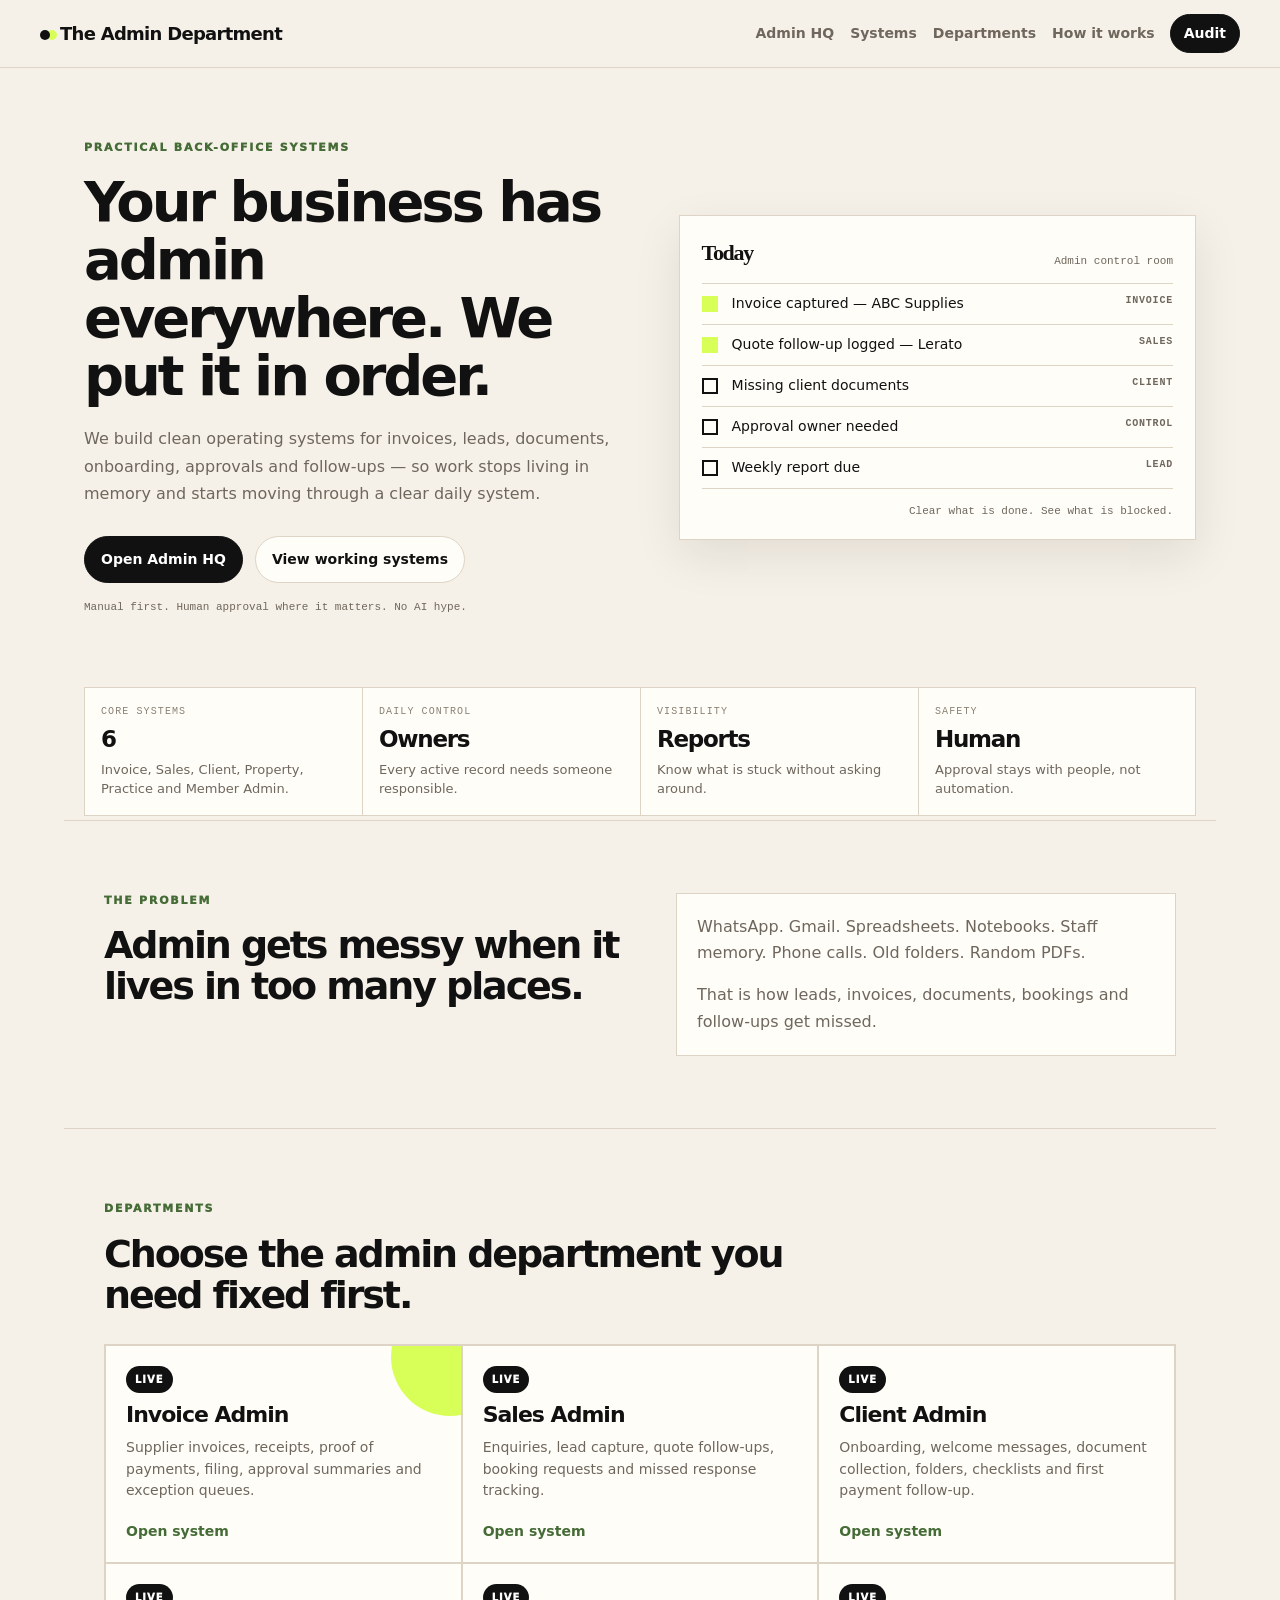
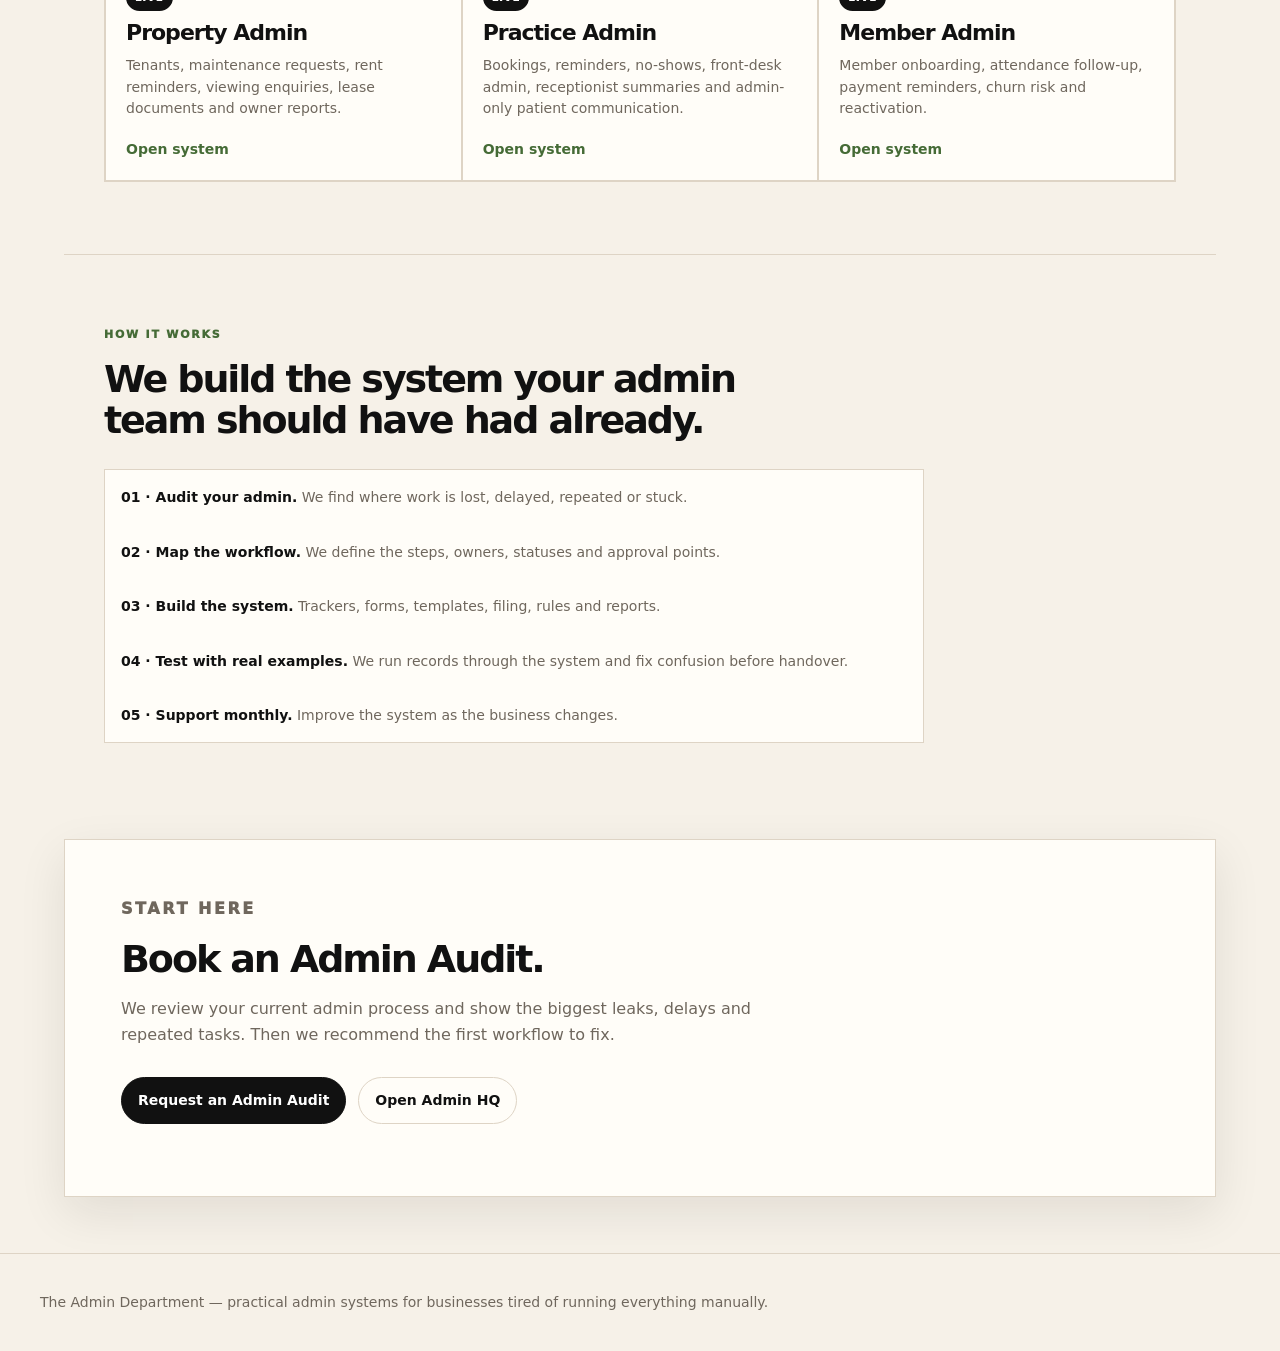
==== index.html @ c33a22dd "Add files via upload" ====
<!doctype html>
<html lang="en">
<head>
  <meta charset="utf-8" />
  <meta name="viewport" content="width=device-width, initial-scale=1, viewport-fit=cover" />
  <title>The Admin Department</title>
  <meta name="description" content="Practical admin systems for businesses drowning in invoices, messages, documents, bookings, follow-ups, and repetitive admin." />
  <link rel="stylesheet" href="styles.css" />
</head>
<body>
  <header class="site-header">
    <a class="logo" href="index.html">The Admin Department</a>
    <nav>
      <a href="app/">Admin HQ</a>
      <a href="admin-systems.html">Systems</a>
      <a href="#departments">Departments</a>
      <a href="#how">How it works</a>
      <a class="nav-cta" href="#audit">Audit</a>
    </nav>
  </header>

  <main>
    <section class="hero">
      <div class="hero-copy-wrap">
        <p class="eyebrow">Practical back-office systems</p>
        <h1>Your business has admin everywhere. We put it in order.</h1>
        <p class="hero-copy">We build clean operating systems for invoices, leads, documents, onboarding, approvals and follow-ups — so work stops living in memory and starts moving through a clear daily system.</p>
        <div class="hero-actions">
          <a class="button primary" href="app/">Open Admin HQ</a>
          <a class="button secondary" href="admin-systems.html">View working systems</a>
        </div>
        <p class="trust">Manual first. Human approval where it matters. No AI hype.</p>
      </div>
      <aside class="today-card" aria-label="Admin preview">
        <div class="card-head">
          <span class="stamp">Today</span>
          <span class="date">Admin control room</span>
        </div>
        <ul class="ruled">
          <li><span class="check done"></span><span>Invoice captured — ABC Supplies</span><strong>Invoice</strong></li>
          <li><span class="check done"></span><span>Quote follow-up logged — Lerato</span><strong>Sales</strong></li>
          <li><span class="check"></span><span>Missing client documents</span><strong>Client</strong></li>
          <li><span class="check"></span><span>Approval owner needed</span><strong>Control</strong></li>
          <li><span class="check"></span><span>Weekly report due</span><strong>Lead</strong></li>
        </ul>
        <p class="card-note">Clear what is done. See what is blocked.</p>
      </aside>
    </section>

    <section class="proof-strip" aria-label="What the system gives you">
      <article><span>Core systems</span><strong>6</strong><p>Invoice, Sales, Client, Property, Practice and Member Admin.</p></article>
      <article><span>Daily control</span><strong>Owners</strong><p>Every active record needs someone responsible.</p></article>
      <article><span>Visibility</span><strong>Reports</strong><p>Know what is stuck without asking around.</p></article>
      <article><span>Safety</span><strong>Human</strong><p>Approval stays with people, not automation.</p></article>
    </section>

    <section class="problem">
      <div>
        <p class="eyebrow">The problem</p>
        <h2>Admin gets messy when it lives in too many places.</h2>
      </div>
      <div class="problem-card">
        <p>WhatsApp. Gmail. Spreadsheets. Notebooks. Staff memory. Phone calls. Old folders. Random PDFs.</p>
        <p>That is how leads, invoices, documents, bookings and follow-ups get missed.</p>
      </div>
    </section>

    <section id="departments" class="departments">
      <p class="eyebrow">Departments</p>
      <h2>Choose the admin department you need fixed first.</h2>
      <div class="grid">
        <article class="featured"><span>Live</span><h3>Invoice Admin</h3><p>Supplier invoices, receipts, proof of payments, filing, approval summaries and exception queues.</p><a href="app/invoice-admin/?demo=1">Open system</a></article>
        <article><span>Live</span><h3>Sales Admin</h3><p>Enquiries, lead capture, quote follow-ups, booking requests and missed response tracking.</p><a href="app/sales-admin/?demo=1">Open system</a></article>
        <article><span>Live</span><h3>Client Admin</h3><p>Onboarding, welcome messages, document collection, folders, checklists and first payment follow-up.</p><a href="app/client-admin/?demo=1">Open system</a></article>
        <article><span>Live</span><h3>Property Admin</h3><p>Tenants, maintenance requests, rent reminders, viewing enquiries, lease documents and owner reports.</p><a href="app/property-admin/?demo=1">Open system</a></article>
        <article><span>Live</span><h3>Practice Admin</h3><p>Bookings, reminders, no-shows, front-desk admin, receptionist summaries and admin-only patient communication.</p><a href="app/practice-admin/?demo=1">Open system</a></article>
        <article><span>Live</span><h3>Member Admin</h3><p>Member onboarding, attendance follow-up, payment reminders, churn risk and reactivation.</p><a href="app/member-admin/?demo=1">Open system</a></article>
      </div>
    </section>

    <section id="how" class="how">
      <p class="eyebrow">How it works</p>
      <h2>We build the system your admin team should have had already.</h2>
      <ol>
        <li><strong>01 · Audit your admin.</strong> We find where work is lost, delayed, repeated or stuck.</li>
        <li><strong>02 · Map the workflow.</strong> We define the steps, owners, statuses and approval points.</li>
        <li><strong>03 · Build the system.</strong> Trackers, forms, templates, filing, rules and reports.</li>
        <li><strong>04 · Test with real examples.</strong> We run records through the system and fix confusion before handover.</li>
        <li><strong>05 · Support monthly.</strong> Improve the system as the business changes.</li>
      </ol>
    </section>

    <section id="audit" class="cta">
      <p class="eyebrow">Start here</p>
      <h2>Book an Admin Audit.</h2>
      <p>We review your current admin process and show the biggest leaks, delays and repeated tasks. Then we recommend the first workflow to fix.</p>
      <div class="hero-actions">
        <a class="button primary" href="admin-systems.html#pilot">Request an Admin Audit</a>
        <a class="button secondary" href="app/">Open Admin HQ</a>
      </div>
    </section>
  </main>

  <footer>
    <p>The Admin Department — practical admin systems for businesses tired of running everything manually.</p>
  </footer>
</body>
</html>
---- styles.css ----
:root{
  --paper:#f6f1e8;
  --card:#fffdf8;
  --ink:#111;
  --faint:#6f675d;
  --muted:#8a8174;
  --rule:#ded4c5;
  --ledger:#d8ff57;
  --blue:#8dc6ff;
  --purple:#c9a8ff;
  --shadow:0 16px 45px rgba(26,20,12,.09);
}
*{box-sizing:border-box}
html{scroll-behavior:smooth}
body{margin:0;font-family:Inter,ui-sans-serif,system-ui,-apple-system,BlinkMacSystemFont,"Segoe UI",sans-serif;background:var(--paper);color:var(--ink);line-height:1.5;-webkit-font-smoothing:antialiased;text-rendering:optimizeLegibility}
a{color:inherit;text-decoration:none}
.site-header{position:sticky;top:0;z-index:10;background:rgba(246,241,232,.9);backdrop-filter:blur(14px);border-bottom:1px solid var(--rule);display:flex;justify-content:space-between;align-items:center;padding:14px clamp(20px,4vw,40px)}
.logo{font-weight:900;letter-spacing:-.04em;font-size:18px}.logo:before{content:"";display:inline-block;width:10px;height:10px;border-radius:50%;background:#111;box-shadow:7px 0 0 var(--ledger);margin-right:10px}
nav{display:flex;gap:14px;align-items:center}nav a{color:var(--faint);font-size:14px;font-weight:700;border:1px solid transparent;border-radius:999px;padding:7px 0;transition:.18s ease}nav a:hover{color:var(--ink)}.nav-cta{background:#111!important;color:#fff!important;border-color:#111!important;padding:8px 13px!important}
.hero{max-width:1152px;margin:0 auto;padding:clamp(48px,6.2vw,72px) 20px;display:grid;grid-template-columns:minmax(0,1.02fr) minmax(300px,.98fr);gap:clamp(32px,5vw,56px);align-items:center}
.eyebrow{margin:0 0 16px;color:#456b36;text-transform:uppercase;font-size:11px;letter-spacing:.16em;font-weight:950}
h1,h2,h3{margin:0;letter-spacing:-.055em;line-height:1.04}
h1{font-size:clamp(38px,5vw,56px);max-width:670px}
h2{font-size:clamp(28px,3.4vw,38px);max-width:720px;line-height:1.08}
h3{font-size:22px;letter-spacing:-.045em;line-height:1.1}
.hero-copy{font-size:16px;max-width:590px;color:var(--faint);margin:20px 0 0;line-height:1.72}.hero-actions{display:flex;flex-wrap:wrap;gap:12px;margin:28px 0 16px}.button{display:inline-flex;align-items:center;justify-content:center;padding:12px 16px;border-radius:999px;font-size:14px;font-weight:850;border:1px solid var(--rule);transition:transform .18s ease,box-shadow .18s ease,border-color .18s ease}.button:hover{transform:translateY(-1px);box-shadow:0 10px 24px rgba(17,17,17,.09);border-color:#cbbfac}.button.primary{background:#111;color:#fff;border-color:#111}.button.secondary{background:var(--card)}.trust{color:var(--faint);font-size:11px;margin:0;font-family:ui-monospace,SFMono-Regular,Menlo,monospace}.today-card{background:var(--card);border:1px solid var(--rule);box-shadow:var(--shadow);padding:20px 22px}.card-head{display:flex;align-items:end;justify-content:space-between;gap:16px;margin-bottom:14px}.stamp{font-family:Georgia,serif;font-weight:900;font-size:22px;letter-spacing:-.06em}.date{font-family:ui-monospace,SFMono-Regular,Menlo,monospace;font-size:11px;color:var(--faint);text-align:right}.ruled{list-style:none;margin:0;padding:0}.ruled li{display:grid;grid-template-columns:18px 1fr auto;gap:12px;align-items:start;padding:10px 0;border-top:1px solid var(--rule);font-size:14px;line-height:1.42}.ruled li:last-child{border-bottom:1px solid var(--rule)}.check{width:16px;height:16px;border:2px solid var(--ink);margin-top:2px}.check.done{background:var(--ledger);border-color:var(--ledger)}.ruled strong{font-family:ui-monospace,SFMono-Regular,Menlo,monospace;color:var(--faint);font-size:10px;text-transform:uppercase;letter-spacing:.08em}.card-note{font-family:ui-monospace,SFMono-Regular,Menlo,monospace;text-align:right;color:var(--faint);font-size:11px;margin:14px 0 0}.proof-strip{max-width:1152px;margin:0 auto;padding:0 20px 4px;display:grid;grid-template-columns:repeat(4,1fr);gap:0}.proof-strip article{background:var(--card);border:1px solid var(--rule);border-right:0;padding:16px}.proof-strip article:last-child{border-right:1px solid var(--rule)}.proof-strip span{display:block;font-family:ui-monospace,SFMono-Regular,Menlo,monospace;color:var(--muted);font-size:10px;text-transform:uppercase;letter-spacing:.11em}.proof-strip strong{display:block;font-size:23px;letter-spacing:-.055em;margin-top:3px}.proof-strip p{margin:4px 0 0;color:var(--faint);font-size:13px;line-height:1.45}section{padding:clamp(48px,6vw,72px) clamp(20px,4vw,40px)}.problem,.departments,.how{border-top:1px solid var(--rule)}.problem{display:grid;grid-template-columns:minmax(0,1fr) minmax(280px,500px);gap:28px;max-width:1152px;margin:0 auto}.problem-card,.grid article,.cta{background:var(--card);border:1px solid var(--rule)}.problem-card{padding:20px;font-size:16px;color:var(--faint);line-height:1.65}.problem-card p{margin-top:0}.problem-card p:last-child{margin-bottom:0}.departments,.how{max-width:1152px;margin:0 auto}.grid{margin-top:28px;display:grid;grid-template-columns:repeat(3,minmax(0,1fr));gap:0;border:1px solid var(--rule);background:var(--rule)}.grid article{padding:20px;display:flex;min-height:218px;flex-direction:column;gap:10px;position:relative;overflow:hidden}.grid article.featured:before{content:"";position:absolute;right:-48px;top:-48px;width:118px;height:118px;border-radius:50%;background:var(--ledger)}.grid article span{align-self:flex-start;background:#111;color:#fff;border-radius:999px;padding:6px 9px;font-size:10px;font-weight:950;text-transform:uppercase;letter-spacing:.1em;position:relative;z-index:1}.grid article p{color:var(--faint);margin:0;font-size:14px;line-height:1.55}.grid article a{margin-top:auto;font-weight:900;color:#456b36;font-size:14px;position:relative;z-index:1}.how ol{margin:28px 0 0;padding:0;list-style:none;max-width:820px;display:grid;gap:0;border:1px solid var(--rule);background:var(--rule)}.how li{background:var(--card);padding:16px;color:var(--faint);font-size:14px;line-height:1.6}.how li strong{color:var(--ink)}.cta{max-width:1152px;margin:24px auto 56px;padding:clamp(34px,5vw,56px);box-shadow:var(--shadow)}.cta p{max-width:650px;color:var(--faint);font-size:16px;line-height:1.65}footer{padding:24px clamp(20px,4vw,40px);color:var(--faint);border-top:1px solid var(--rule);font-size:14px}
@media(max-width:980px){.hero,.problem{grid-template-columns:1fr}.proof-strip{grid-template-columns:1fr 1fr}.proof-strip article:nth-child(2){border-right:1px solid var(--rule)}.grid{grid-template-columns:1fr}.grid article{min-height:auto;border-bottom:1px solid var(--rule)}.grid article:last-child{border-bottom:0}}
@media(max-width:760px){nav a:not(.nav-cta){display:none}.site-header{padding:12px 16px}.hero{padding-top:44px}.hero h1{font-size:40px}.today-card{padding:18px}.ruled li{grid-template-columns:18px 1fr;gap:10px}.ruled strong{grid-column:2}.proof-strip{grid-template-columns:1fr}.proof-strip article{border-right:1px solid var(--rule);border-bottom:0}section{padding:48px 16px}.hero-actions .button{width:100%}.cta{margin:16px 16px 48px;padding:26px 18px}h2{font-size:32px}.grid,.how ol{border-left:1px solid var(--rule);border-right:1px solid var(--rule)}}
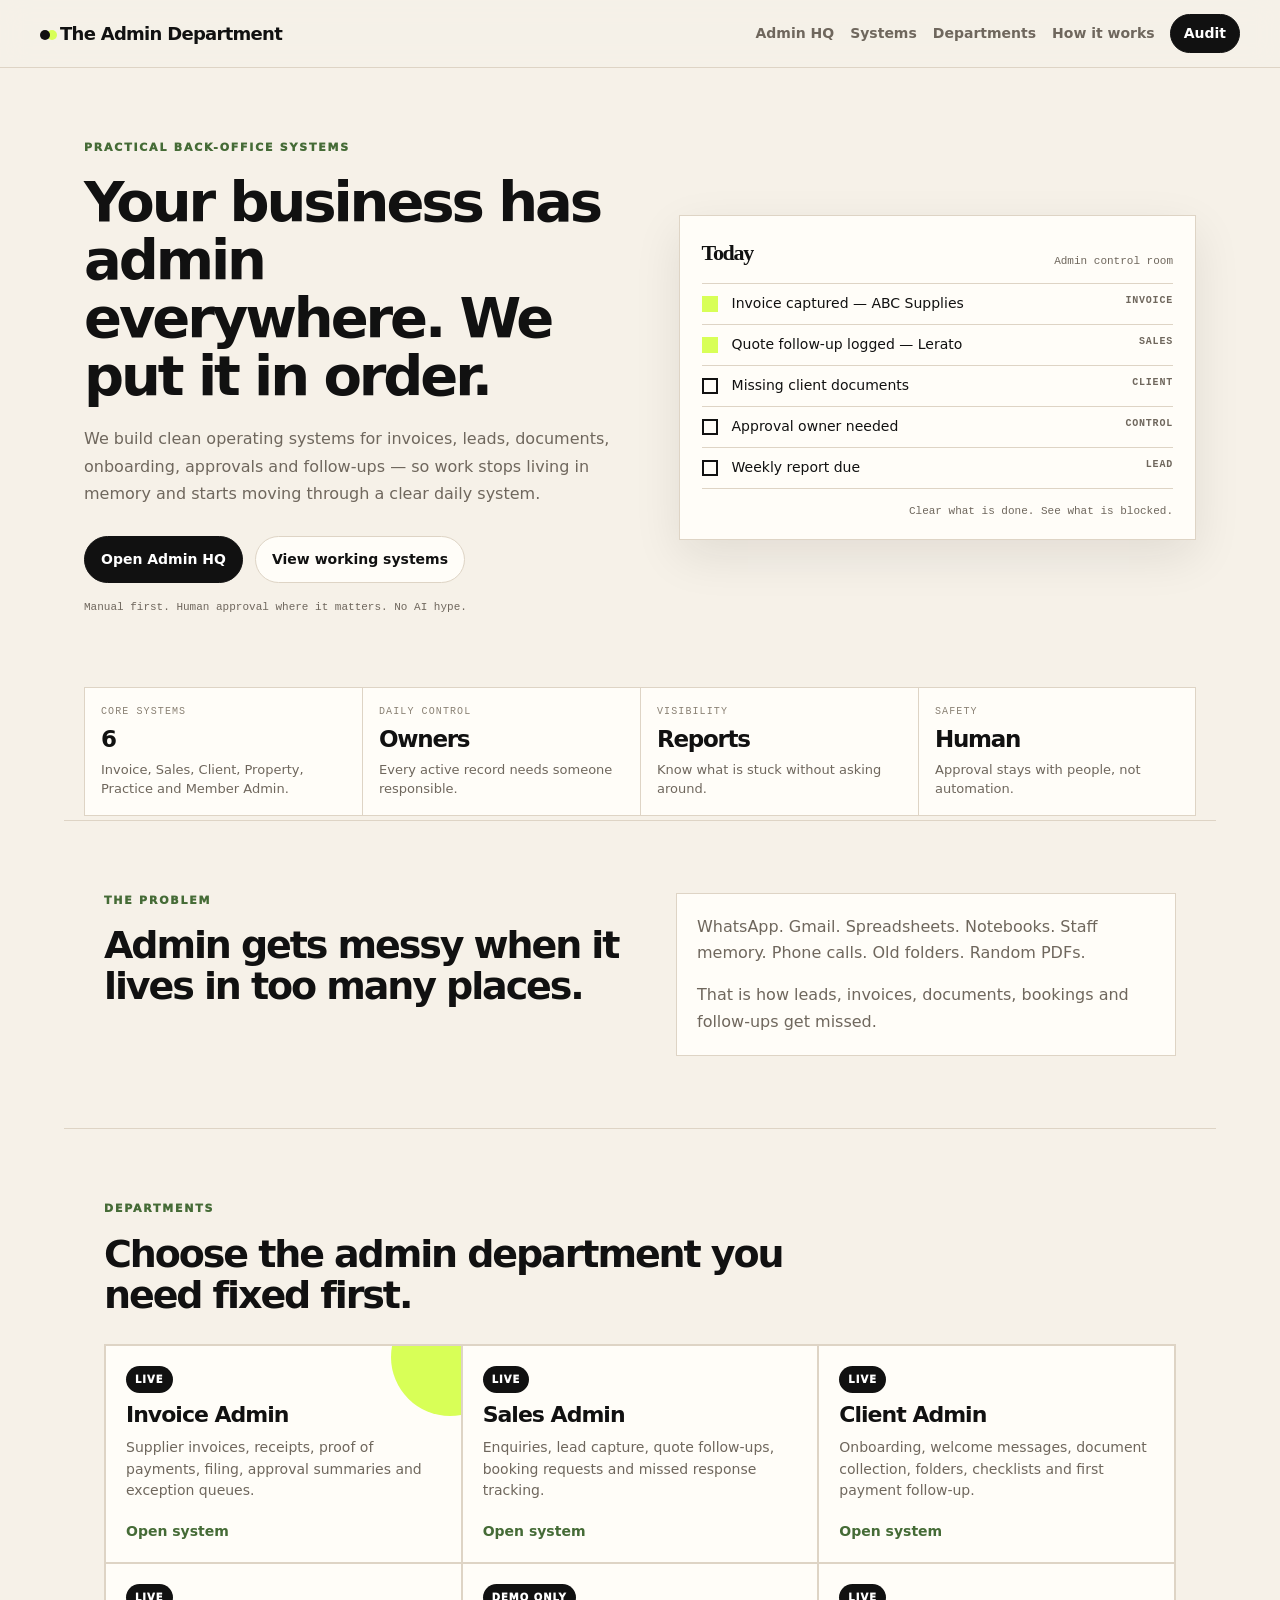
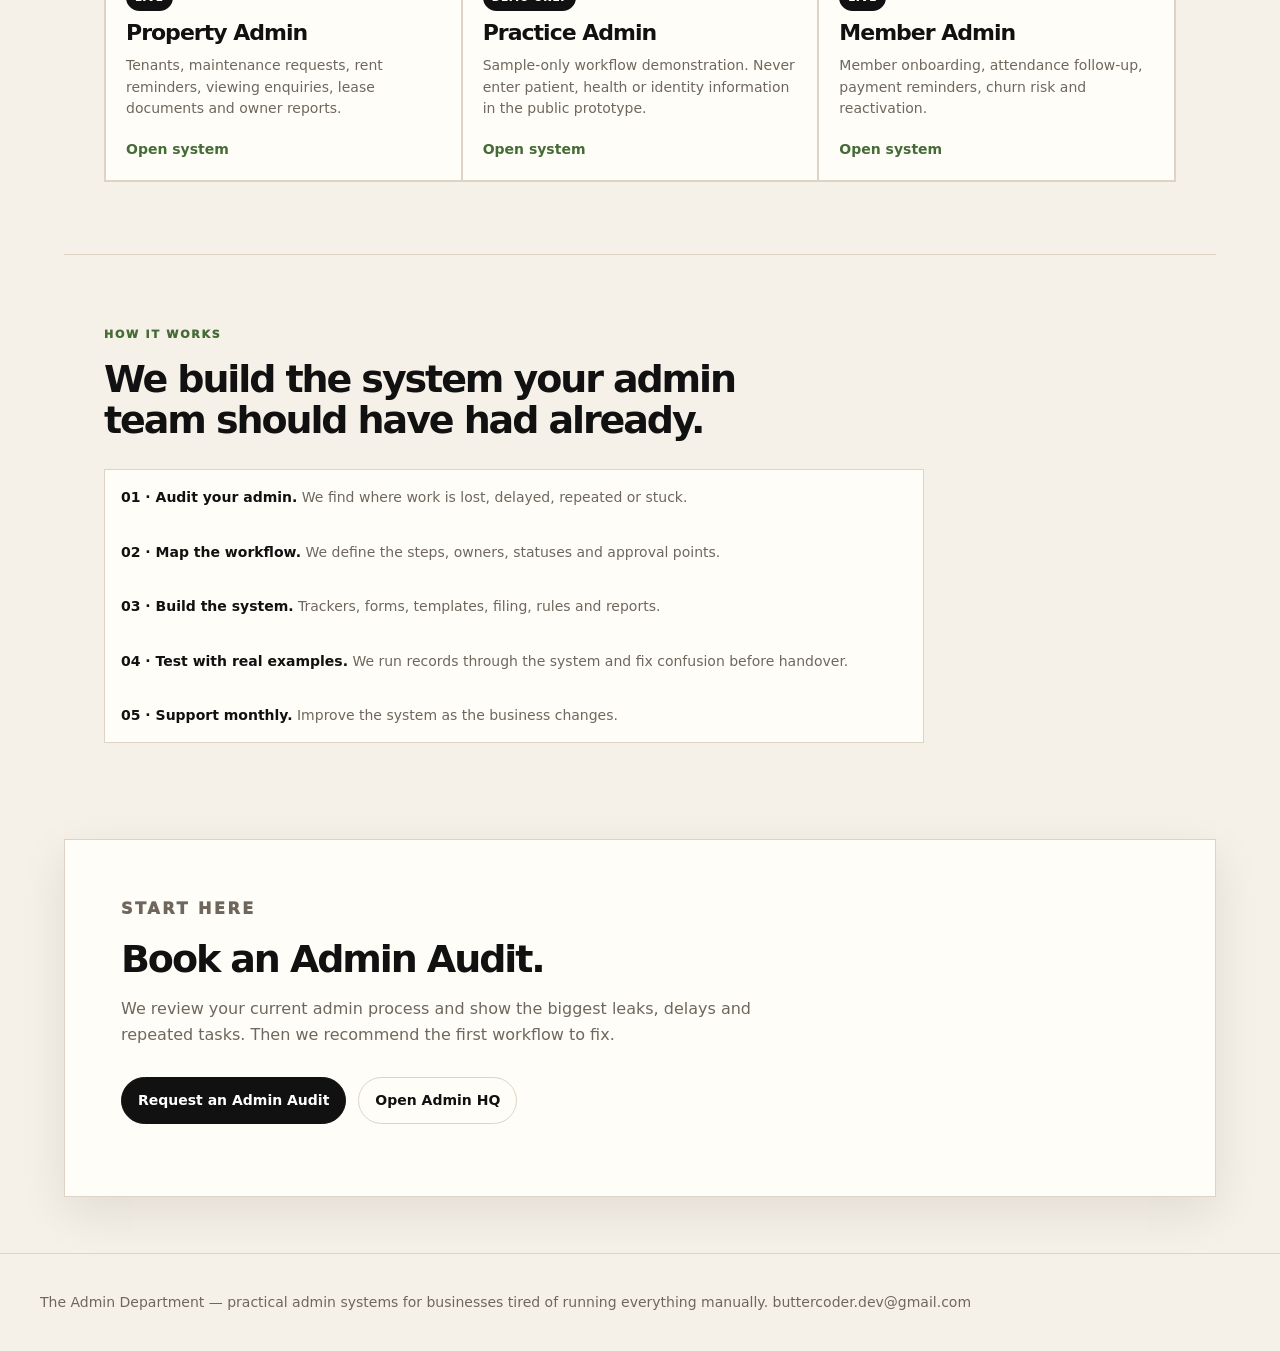
==== commit 9ef80fe9: "Fix TAD Phase 1 production blockers" ====
--- a/index.html
+++ b/index.html
@@ -73,7 +73,7 @@
         <article><span>Live</span><h3>Sales Admin</h3><p>Enquiries, lead capture, quote follow-ups, booking requests and missed response tracking.</p><a href="app/sales-admin/?demo=1">Open system</a></article>
         <article><span>Live</span><h3>Client Admin</h3><p>Onboarding, welcome messages, document collection, folders, checklists and first payment follow-up.</p><a href="app/client-admin/?demo=1">Open system</a></article>
         <article><span>Live</span><h3>Property Admin</h3><p>Tenants, maintenance requests, rent reminders, viewing enquiries, lease documents and owner reports.</p><a href="app/property-admin/?demo=1">Open system</a></article>
-        <article><span>Live</span><h3>Practice Admin</h3><p>Bookings, reminders, no-shows, front-desk admin, receptionist summaries and admin-only patient communication.</p><a href="app/practice-admin/?demo=1">Open system</a></article>
+        <article><span>Demo only</span><h3>Practice Admin</h3><p>Sample-only workflow demonstration. Never enter patient, health or identity information in the public prototype.</p><a href="app/practice-admin/?demo=1">Open system</a></article>
         <article><span>Live</span><h3>Member Admin</h3><p>Member onboarding, attendance follow-up, payment reminders, churn risk and reactivation.</p><a href="app/member-admin/?demo=1">Open system</a></article>
       </div>
     </section>
@@ -95,14 +95,14 @@
       <h2>Book an Admin Audit.</h2>
       <p>We review your current admin process and show the biggest leaks, delays and repeated tasks. Then we recommend the first workflow to fix.</p>
       <div class="hero-actions">
-        <a class="button primary" href="admin-systems.html#pilot">Request an Admin Audit</a>
+        <a class="button primary" href="mailto:buttercoder.dev@gmail.com?subject=Admin%20Audit%20Request">Request an Admin Audit</a>
         <a class="button secondary" href="app/">Open Admin HQ</a>
       </div>
     </section>
   </main>
 
   <footer>
-    <p>The Admin Department — practical admin systems for businesses tired of running everything manually.</p>
+    <p>The Admin Department — practical admin systems for businesses tired of running everything manually. <a href="mailto:buttercoder.dev@gmail.com">buttercoder.dev@gmail.com</a></p>
   </footer>
 </body>
 </html>
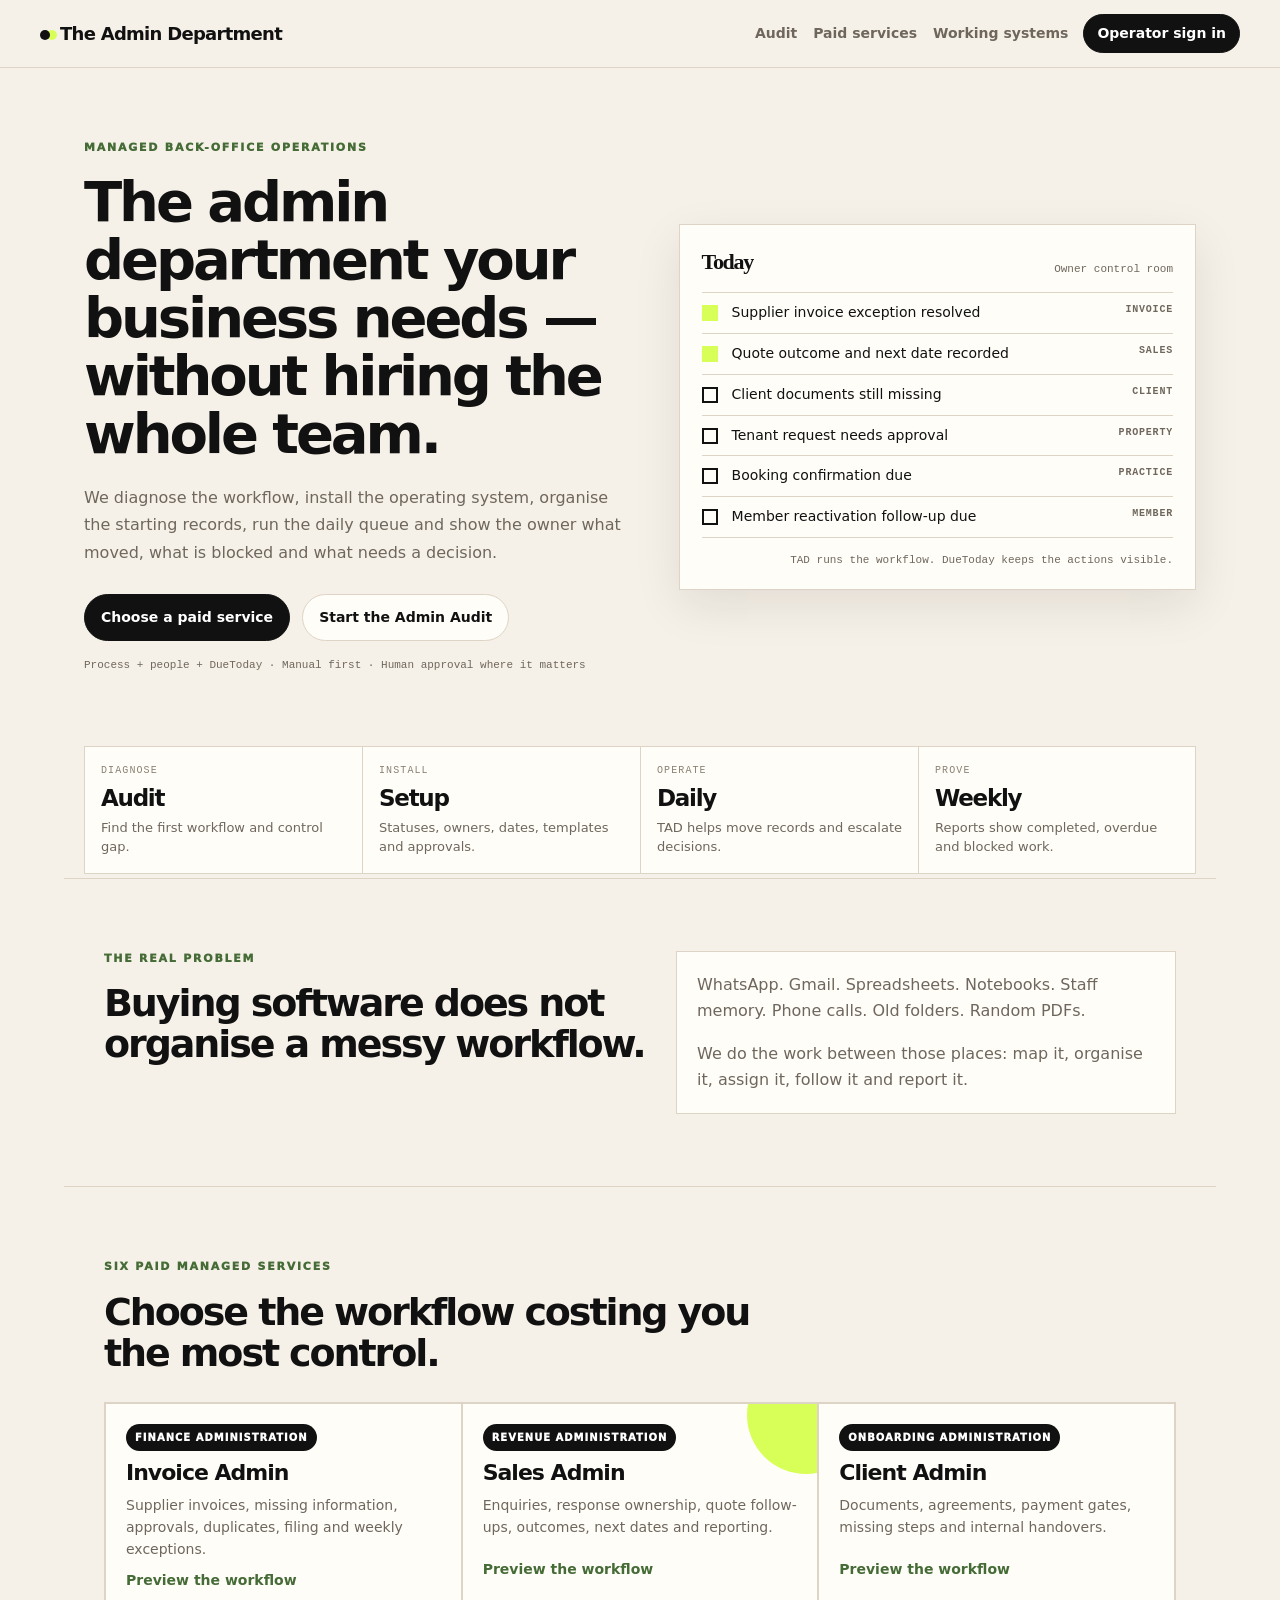
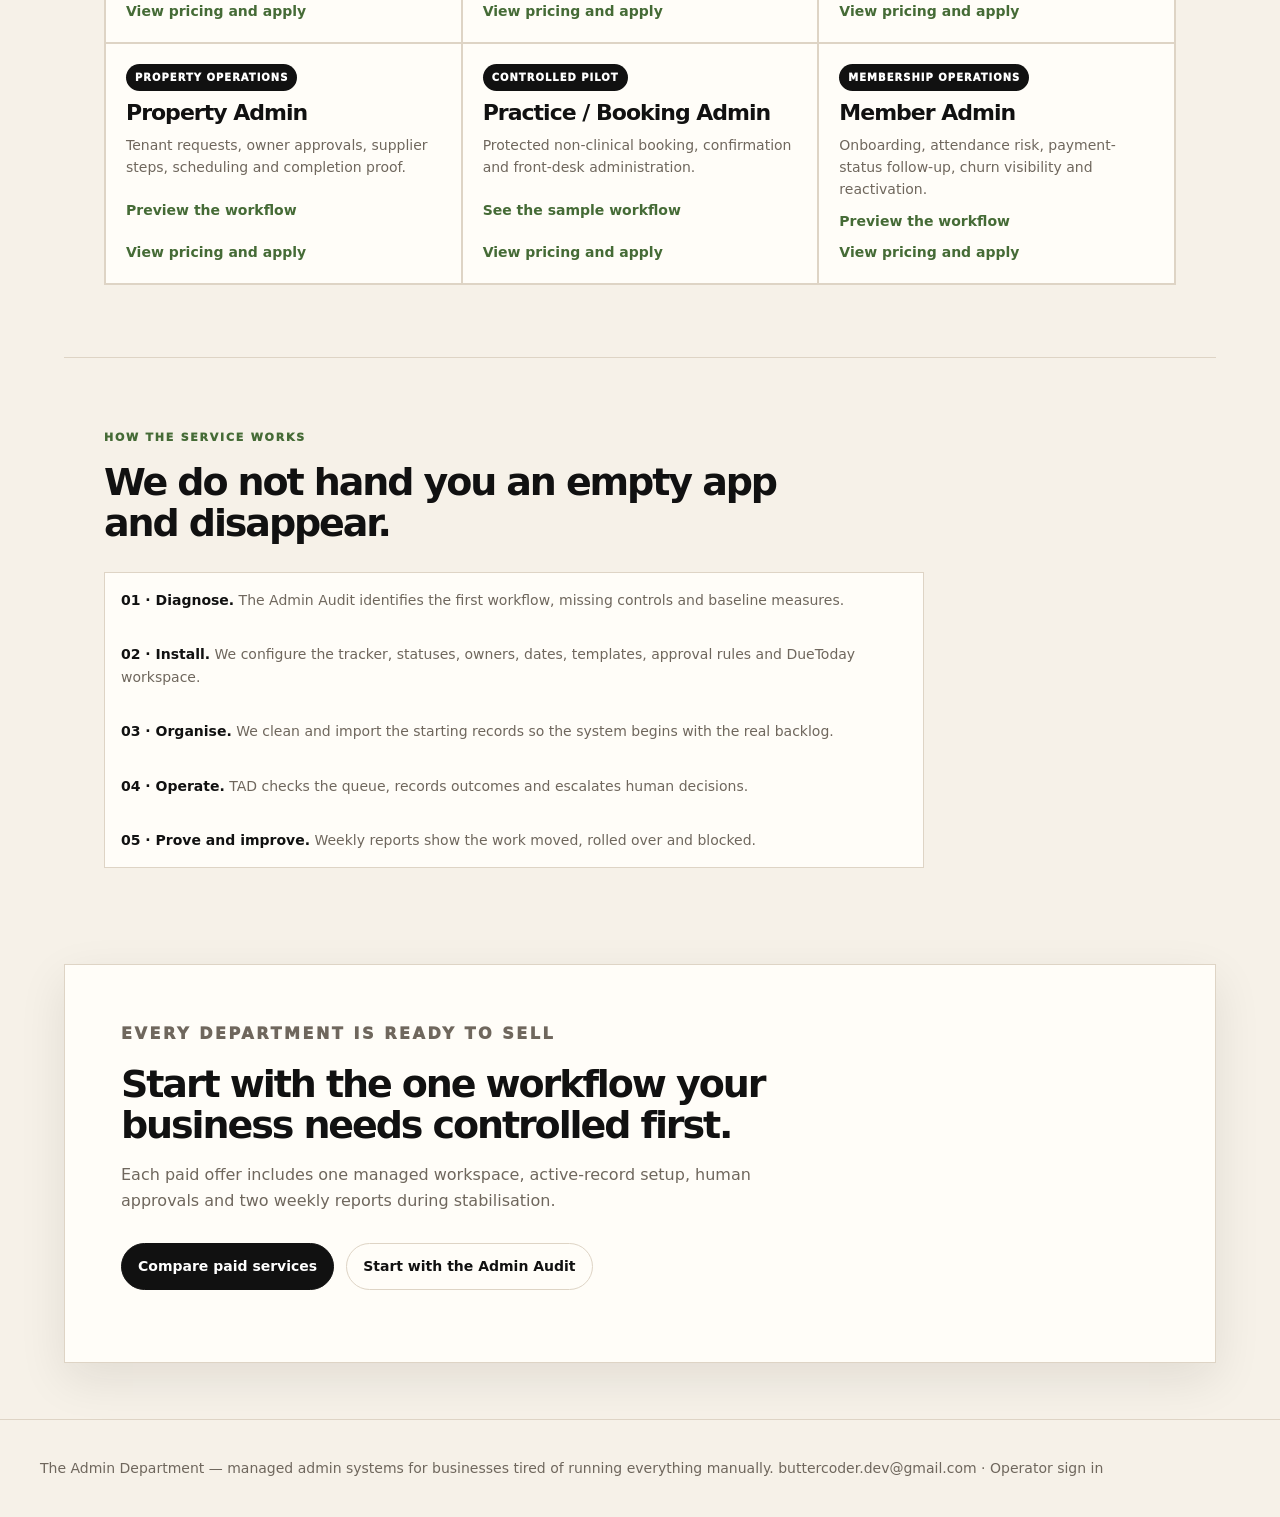
==== commit 0eab29ba: "Launch paid offers for all six admin departments" ====
--- a/index.html
+++ b/index.html
@@ -4,105 +4,19 @@
   <meta charset="utf-8" />
   <meta name="viewport" content="width=device-width, initial-scale=1, viewport-fit=cover" />
   <title>The Admin Department</title>
-  <meta name="description" content="Practical admin systems for businesses drowning in invoices, messages, documents, bookings, follow-ups, and repetitive admin." />
+  <meta name="description" content="A managed admin service that designs, installs and helps run six practical business workflows." />
   <link rel="stylesheet" href="styles.css" />
 </head>
 <body>
-  <header class="site-header">
-    <a class="logo" href="index.html">The Admin Department</a>
-    <nav>
-      <a href="app/">Admin HQ</a>
-      <a href="admin-systems.html">Systems</a>
-      <a href="#departments">Departments</a>
-      <a href="#how">How it works</a>
-      <a class="nav-cta" href="#audit">Audit</a>
-    </nav>
-  </header>
-
+  <header class="site-header"><a class="logo" href="index.html">The Admin Department</a><nav><a href="admin-audit.html">Audit</a><a href="#departments">Paid services</a><a href="admin-systems.html">Working systems</a><a class="nav-cta" href="ops/">Operator sign in</a></nav></header>
   <main>
-    <section class="hero">
-      <div class="hero-copy-wrap">
-        <p class="eyebrow">Practical back-office systems</p>
-        <h1>Your business has admin everywhere. We put it in order.</h1>
-        <p class="hero-copy">We build clean operating systems for invoices, leads, documents, onboarding, approvals and follow-ups — so work stops living in memory and starts moving through a clear daily system.</p>
-        <div class="hero-actions">
-          <a class="button primary" href="app/">Open Admin HQ</a>
-          <a class="button secondary" href="admin-systems.html">View working systems</a>
-        </div>
-        <p class="trust">Manual first. Human approval where it matters. No AI hype.</p>
-      </div>
-      <aside class="today-card" aria-label="Admin preview">
-        <div class="card-head">
-          <span class="stamp">Today</span>
-          <span class="date">Admin control room</span>
-        </div>
-        <ul class="ruled">
-          <li><span class="check done"></span><span>Invoice captured — ABC Supplies</span><strong>Invoice</strong></li>
-          <li><span class="check done"></span><span>Quote follow-up logged — Lerato</span><strong>Sales</strong></li>
-          <li><span class="check"></span><span>Missing client documents</span><strong>Client</strong></li>
-          <li><span class="check"></span><span>Approval owner needed</span><strong>Control</strong></li>
-          <li><span class="check"></span><span>Weekly report due</span><strong>Lead</strong></li>
-        </ul>
-        <p class="card-note">Clear what is done. See what is blocked.</p>
-      </aside>
-    </section>
-
-    <section class="proof-strip" aria-label="What the system gives you">
-      <article><span>Core systems</span><strong>6</strong><p>Invoice, Sales, Client, Property, Practice and Member Admin.</p></article>
-      <article><span>Daily control</span><strong>Owners</strong><p>Every active record needs someone responsible.</p></article>
-      <article><span>Visibility</span><strong>Reports</strong><p>Know what is stuck without asking around.</p></article>
-      <article><span>Safety</span><strong>Human</strong><p>Approval stays with people, not automation.</p></article>
-    </section>
-
-    <section class="problem">
-      <div>
-        <p class="eyebrow">The problem</p>
-        <h2>Admin gets messy when it lives in too many places.</h2>
-      </div>
-      <div class="problem-card">
-        <p>WhatsApp. Gmail. Spreadsheets. Notebooks. Staff memory. Phone calls. Old folders. Random PDFs.</p>
-        <p>That is how leads, invoices, documents, bookings and follow-ups get missed.</p>
-      </div>
-    </section>
-
-    <section id="departments" class="departments">
-      <p class="eyebrow">Departments</p>
-      <h2>Choose the admin department you need fixed first.</h2>
-      <div class="grid">
-        <article class="featured"><span>Live</span><h3>Invoice Admin</h3><p>Supplier invoices, receipts, proof of payments, filing, approval summaries and exception queues.</p><a href="app/invoice-admin/?demo=1">Open system</a></article>
-        <article><span>Live</span><h3>Sales Admin</h3><p>Enquiries, lead capture, quote follow-ups, booking requests and missed response tracking.</p><a href="app/sales-admin/?demo=1">Open system</a></article>
-        <article><span>Live</span><h3>Client Admin</h3><p>Onboarding, welcome messages, document collection, folders, checklists and first payment follow-up.</p><a href="app/client-admin/?demo=1">Open system</a></article>
-        <article><span>Live</span><h3>Property Admin</h3><p>Tenants, maintenance requests, rent reminders, viewing enquiries, lease documents and owner reports.</p><a href="app/property-admin/?demo=1">Open system</a></article>
-        <article><span>Demo only</span><h3>Practice Admin</h3><p>Sample-only workflow demonstration. Never enter patient, health or identity information in the public prototype.</p><a href="app/practice-admin/?demo=1">Open system</a></article>
-        <article><span>Live</span><h3>Member Admin</h3><p>Member onboarding, attendance follow-up, payment reminders, churn risk and reactivation.</p><a href="app/member-admin/?demo=1">Open system</a></article>
-      </div>
-    </section>
-
-    <section id="how" class="how">
-      <p class="eyebrow">How it works</p>
-      <h2>We build the system your admin team should have had already.</h2>
-      <ol>
-        <li><strong>01 · Audit your admin.</strong> We find where work is lost, delayed, repeated or stuck.</li>
-        <li><strong>02 · Map the workflow.</strong> We define the steps, owners, statuses and approval points.</li>
-        <li><strong>03 · Build the system.</strong> Trackers, forms, templates, filing, rules and reports.</li>
-        <li><strong>04 · Test with real examples.</strong> We run records through the system and fix confusion before handover.</li>
-        <li><strong>05 · Support monthly.</strong> Improve the system as the business changes.</li>
-      </ol>
-    </section>
-
-    <section id="audit" class="cta">
-      <p class="eyebrow">Start here</p>
-      <h2>Book an Admin Audit.</h2>
-      <p>We review your current admin process and show the biggest leaks, delays and repeated tasks. Then we recommend the first workflow to fix.</p>
-      <div class="hero-actions">
-        <a class="button primary" href="mailto:buttercoder.dev@gmail.com?subject=Admin%20Audit%20Request">Request an Admin Audit</a>
-        <a class="button secondary" href="app/">Open Admin HQ</a>
-      </div>
-    </section>
+    <section class="hero"><div class="hero-copy-wrap"><p class="eyebrow">Managed back-office operations</p><h1>The admin department your business needs — without hiring the whole team.</h1><p class="hero-copy">We diagnose the workflow, install the operating system, organise the starting records, run the daily queue and show the owner what moved, what is blocked and what needs a decision.</p><div class="hero-actions"><a class="button primary" href="#departments">Choose a paid service</a><a class="button secondary" href="admin-audit.html">Start the Admin Audit</a></div><p class="trust">Process + people + DueToday · Manual first · Human approval where it matters</p></div><aside class="today-card" aria-label="Managed operations preview"><div class="card-head"><span class="stamp">Today</span><span class="date">Owner control room</span></div><ul class="ruled"><li><span class="check done"></span><span>Supplier invoice exception resolved</span><strong>Invoice</strong></li><li><span class="check done"></span><span>Quote outcome and next date recorded</span><strong>Sales</strong></li><li><span class="check"></span><span>Client documents still missing</span><strong>Client</strong></li><li><span class="check"></span><span>Tenant request needs approval</span><strong>Property</strong></li><li><span class="check"></span><span>Booking confirmation due</span><strong>Practice</strong></li><li><span class="check"></span><span>Member reactivation follow-up due</span><strong>Member</strong></li></ul><p class="card-note">TAD runs the workflow. DueToday keeps the actions visible.</p></aside></section>
+    <section class="proof-strip" aria-label="Managed service outcomes"><article><span>Diagnose</span><strong>Audit</strong><p>Find the first workflow and control gap.</p></article><article><span>Install</span><strong>Setup</strong><p>Statuses, owners, dates, templates and approvals.</p></article><article><span>Operate</span><strong>Daily</strong><p>TAD helps move records and escalate decisions.</p></article><article><span>Prove</span><strong>Weekly</strong><p>Reports show completed, overdue and blocked work.</p></article></section>
+    <section class="problem"><div><p class="eyebrow">The real problem</p><h2>Buying software does not organise a messy workflow.</h2></div><div class="problem-card"><p>WhatsApp. Gmail. Spreadsheets. Notebooks. Staff memory. Phone calls. Old folders. Random PDFs.</p><p>We do the work between those places: map it, organise it, assign it, follow it and report it.</p></div></section>
+    <section id="departments" class="departments"><p class="eyebrow">Six paid managed services</p><h2>Choose the workflow costing you the most control.</h2><div class="grid"><article><span>Finance administration</span><h3>Invoice Admin</h3><p>Supplier invoices, missing information, approvals, duplicates, filing and weekly exceptions.</p><a href="app/invoice-admin/?demo=1">Preview the workflow</a><a href="invoice-admin-service.html">View pricing and apply</a></article><article class="featured"><span>Revenue administration</span><h3>Sales Admin</h3><p>Enquiries, response ownership, quote follow-ups, outcomes, next dates and reporting.</p><a href="app/sales-admin/?demo=1">Preview the workflow</a><a href="sales-admin-service.html">View pricing and apply</a></article><article><span>Onboarding administration</span><h3>Client Admin</h3><p>Documents, agreements, payment gates, missing steps and internal handovers.</p><a href="app/client-admin/?demo=1">Preview the workflow</a><a href="client-admin-service.html">View pricing and apply</a></article><article><span>Property operations</span><h3>Property Admin</h3><p>Tenant requests, owner approvals, supplier steps, scheduling and completion proof.</p><a href="app/property-admin/?demo=1">Preview the workflow</a><a href="property-admin-service.html">View pricing and apply</a></article><article><span>Controlled pilot</span><h3>Practice / Booking Admin</h3><p>Protected non-clinical booking, confirmation and front-desk administration.</p><a href="app/practice-admin/?demo=1">See the sample workflow</a><a href="practice-admin-service.html">View pricing and apply</a></article><article><span>Membership operations</span><h3>Member Admin</h3><p>Onboarding, attendance risk, payment-status follow-up, churn visibility and reactivation.</p><a href="app/member-admin/?demo=1">Preview the workflow</a><a href="member-admin-service.html">View pricing and apply</a></article></div></section>
+    <section id="how" class="how"><p class="eyebrow">How the service works</p><h2>We do not hand you an empty app and disappear.</h2><ol><li><strong>01 · Diagnose.</strong> The Admin Audit identifies the first workflow, missing controls and baseline measures.</li><li><strong>02 · Install.</strong> We configure the tracker, statuses, owners, dates, templates, approval rules and DueToday workspace.</li><li><strong>03 · Organise.</strong> We clean and import the starting records so the system begins with the real backlog.</li><li><strong>04 · Operate.</strong> TAD checks the queue, records outcomes and escalates human decisions.</li><li><strong>05 · Prove and improve.</strong> Weekly reports show the work moved, rolled over and blocked.</li></ol></section>
+    <section id="audit" class="cta"><p class="eyebrow">Every department is ready to sell</p><h2>Start with the one workflow your business needs controlled first.</h2><p>Each paid offer includes one managed workspace, active-record setup, human approvals and two weekly reports during stabilisation.</p><div class="hero-actions"><a class="button primary" href="#departments">Compare paid services</a><a class="button secondary" href="admin-audit.html">Start with the Admin Audit</a></div></section>
   </main>
-
-  <footer>
-    <p>The Admin Department — practical admin systems for businesses tired of running everything manually. <a href="mailto:buttercoder.dev@gmail.com">buttercoder.dev@gmail.com</a></p>
-  </footer>
+  <footer><p>The Admin Department — managed admin systems for businesses tired of running everything manually. <a href="mailto:buttercoder.dev@gmail.com">buttercoder.dev@gmail.com</a> · <a href="ops/">Operator sign in</a></p></footer>
 </body>
 </html>
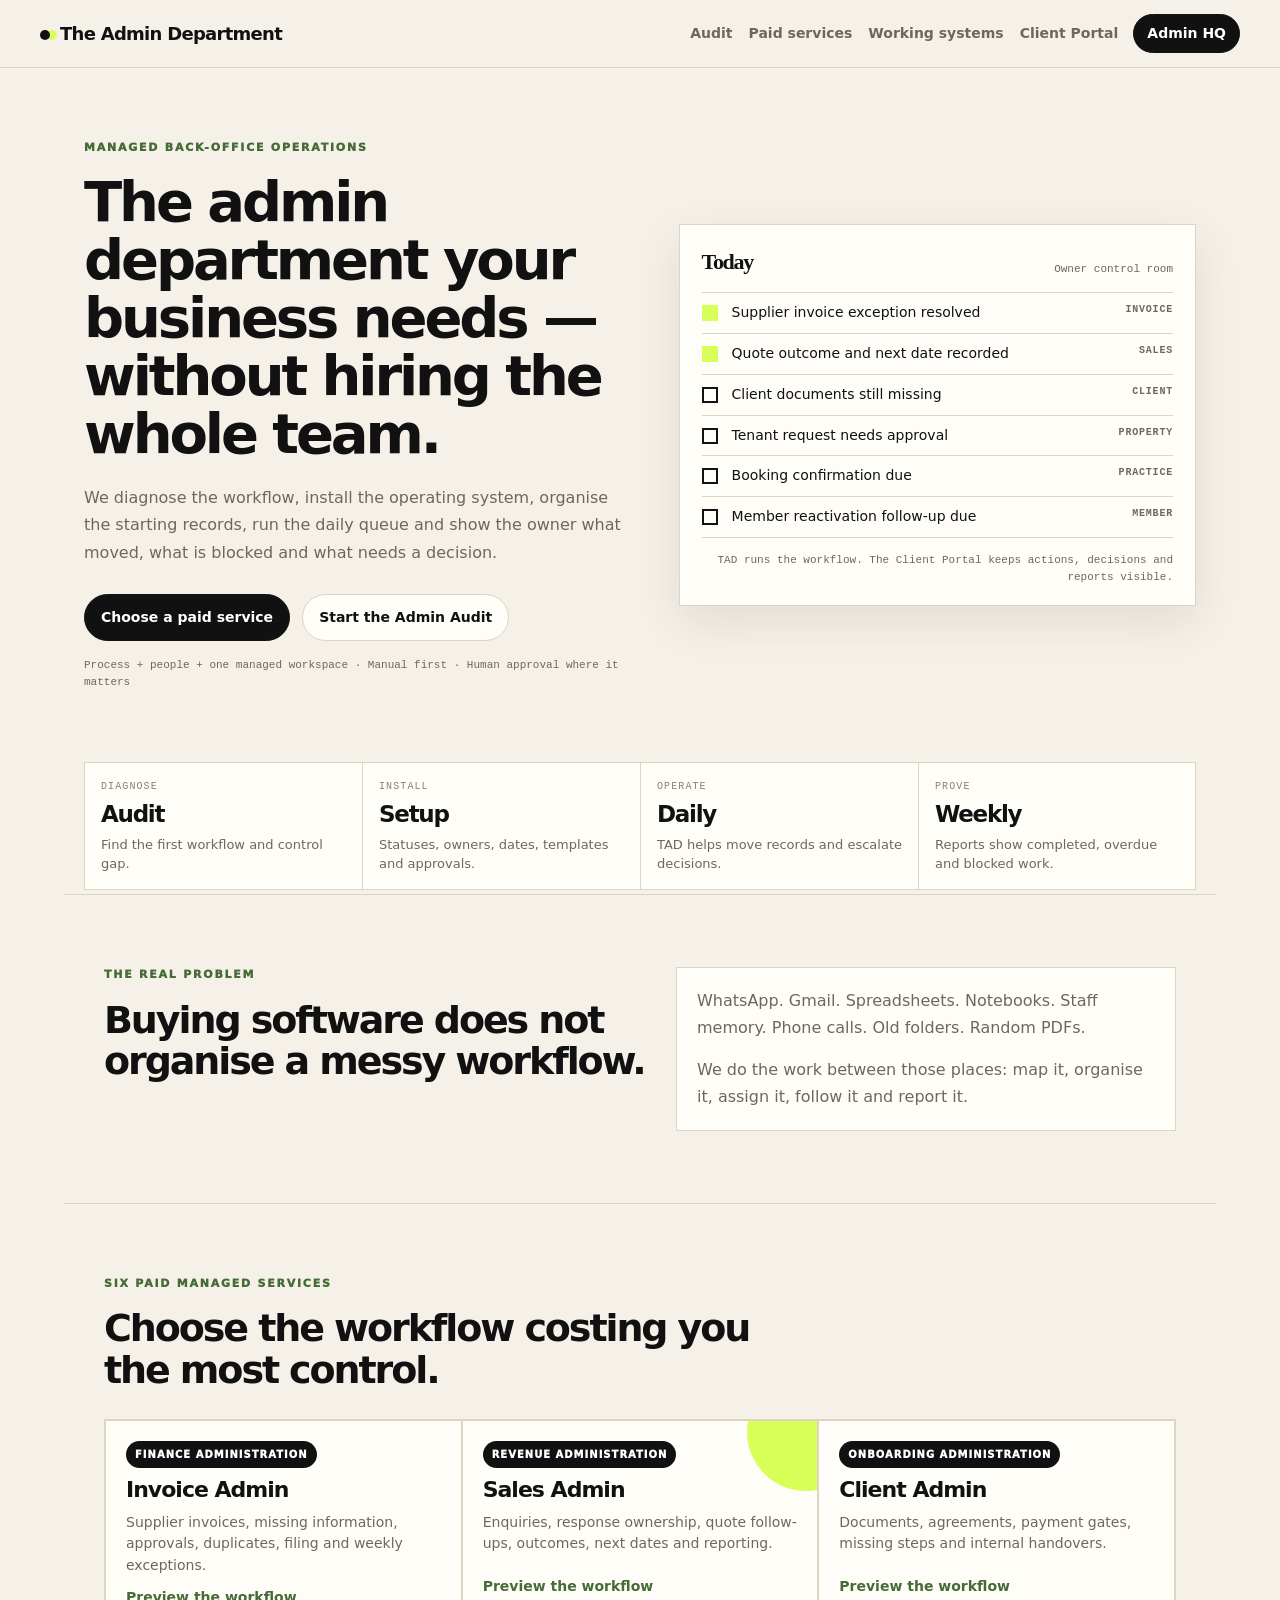
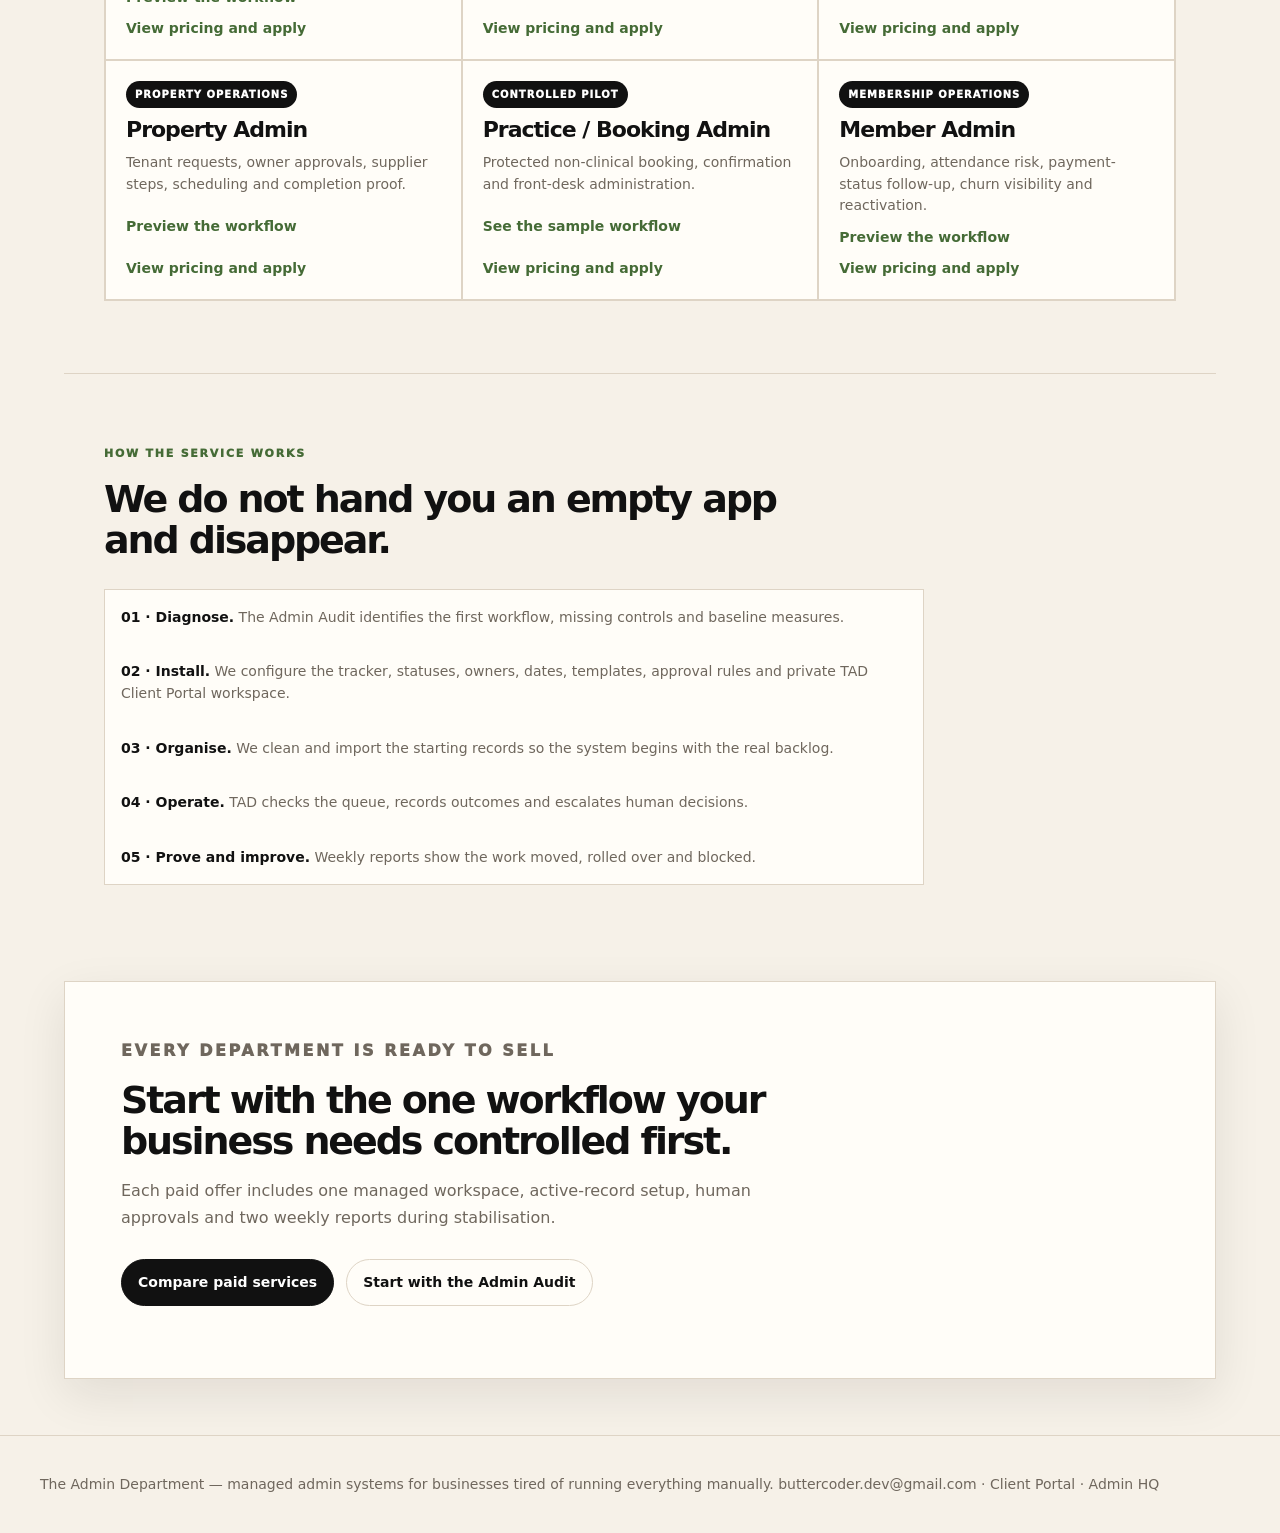
==== commit 53d2c946: "Expose TAD Client Portal and Admin HQ entry points" ====
--- a/index.html
+++ b/index.html
@@ -8,15 +8,15 @@
   <link rel="stylesheet" href="styles.css" />
 </head>
 <body>
-  <header class="site-header"><a class="logo" href="index.html">The Admin Department</a><nav><a href="admin-audit.html">Audit</a><a href="#departments">Paid services</a><a href="admin-systems.html">Working systems</a><a class="nav-cta" href="ops/">Operator sign in</a></nav></header>
+  <header class="site-header"><a class="logo" href="index.html">The Admin Department</a><nav><a href="admin-audit.html">Audit</a><a href="#departments">Paid services</a><a href="admin-systems.html">Working systems</a><a href="portal/">Client Portal</a><a class="nav-cta" href="ops/">Admin HQ</a></nav></header>
   <main>
-    <section class="hero"><div class="hero-copy-wrap"><p class="eyebrow">Managed back-office operations</p><h1>The admin department your business needs — without hiring the whole team.</h1><p class="hero-copy">We diagnose the workflow, install the operating system, organise the starting records, run the daily queue and show the owner what moved, what is blocked and what needs a decision.</p><div class="hero-actions"><a class="button primary" href="#departments">Choose a paid service</a><a class="button secondary" href="admin-audit.html">Start the Admin Audit</a></div><p class="trust">Process + people + DueToday · Manual first · Human approval where it matters</p></div><aside class="today-card" aria-label="Managed operations preview"><div class="card-head"><span class="stamp">Today</span><span class="date">Owner control room</span></div><ul class="ruled"><li><span class="check done"></span><span>Supplier invoice exception resolved</span><strong>Invoice</strong></li><li><span class="check done"></span><span>Quote outcome and next date recorded</span><strong>Sales</strong></li><li><span class="check"></span><span>Client documents still missing</span><strong>Client</strong></li><li><span class="check"></span><span>Tenant request needs approval</span><strong>Property</strong></li><li><span class="check"></span><span>Booking confirmation due</span><strong>Practice</strong></li><li><span class="check"></span><span>Member reactivation follow-up due</span><strong>Member</strong></li></ul><p class="card-note">TAD runs the workflow. DueToday keeps the actions visible.</p></aside></section>
+    <section class="hero"><div class="hero-copy-wrap"><p class="eyebrow">Managed back-office operations</p><h1>The admin department your business needs — without hiring the whole team.</h1><p class="hero-copy">We diagnose the workflow, install the operating system, organise the starting records, run the daily queue and show the owner what moved, what is blocked and what needs a decision.</p><div class="hero-actions"><a class="button primary" href="#departments">Choose a paid service</a><a class="button secondary" href="admin-audit.html">Start the Admin Audit</a></div><p class="trust">Process + people + one managed workspace · Manual first · Human approval where it matters</p></div><aside class="today-card" aria-label="Managed operations preview"><div class="card-head"><span class="stamp">Today</span><span class="date">Owner control room</span></div><ul class="ruled"><li><span class="check done"></span><span>Supplier invoice exception resolved</span><strong>Invoice</strong></li><li><span class="check done"></span><span>Quote outcome and next date recorded</span><strong>Sales</strong></li><li><span class="check"></span><span>Client documents still missing</span><strong>Client</strong></li><li><span class="check"></span><span>Tenant request needs approval</span><strong>Property</strong></li><li><span class="check"></span><span>Booking confirmation due</span><strong>Practice</strong></li><li><span class="check"></span><span>Member reactivation follow-up due</span><strong>Member</strong></li></ul><p class="card-note">TAD runs the workflow. The Client Portal keeps actions, decisions and reports visible.</p></aside></section>
     <section class="proof-strip" aria-label="Managed service outcomes"><article><span>Diagnose</span><strong>Audit</strong><p>Find the first workflow and control gap.</p></article><article><span>Install</span><strong>Setup</strong><p>Statuses, owners, dates, templates and approvals.</p></article><article><span>Operate</span><strong>Daily</strong><p>TAD helps move records and escalate decisions.</p></article><article><span>Prove</span><strong>Weekly</strong><p>Reports show completed, overdue and blocked work.</p></article></section>
     <section class="problem"><div><p class="eyebrow">The real problem</p><h2>Buying software does not organise a messy workflow.</h2></div><div class="problem-card"><p>WhatsApp. Gmail. Spreadsheets. Notebooks. Staff memory. Phone calls. Old folders. Random PDFs.</p><p>We do the work between those places: map it, organise it, assign it, follow it and report it.</p></div></section>
     <section id="departments" class="departments"><p class="eyebrow">Six paid managed services</p><h2>Choose the workflow costing you the most control.</h2><div class="grid"><article><span>Finance administration</span><h3>Invoice Admin</h3><p>Supplier invoices, missing information, approvals, duplicates, filing and weekly exceptions.</p><a href="app/invoice-admin/?demo=1">Preview the workflow</a><a href="invoice-admin-service.html">View pricing and apply</a></article><article class="featured"><span>Revenue administration</span><h3>Sales Admin</h3><p>Enquiries, response ownership, quote follow-ups, outcomes, next dates and reporting.</p><a href="app/sales-admin/?demo=1">Preview the workflow</a><a href="sales-admin-service.html">View pricing and apply</a></article><article><span>Onboarding administration</span><h3>Client Admin</h3><p>Documents, agreements, payment gates, missing steps and internal handovers.</p><a href="app/client-admin/?demo=1">Preview the workflow</a><a href="client-admin-service.html">View pricing and apply</a></article><article><span>Property operations</span><h3>Property Admin</h3><p>Tenant requests, owner approvals, supplier steps, scheduling and completion proof.</p><a href="app/property-admin/?demo=1">Preview the workflow</a><a href="property-admin-service.html">View pricing and apply</a></article><article><span>Controlled pilot</span><h3>Practice / Booking Admin</h3><p>Protected non-clinical booking, confirmation and front-desk administration.</p><a href="app/practice-admin/?demo=1">See the sample workflow</a><a href="practice-admin-service.html">View pricing and apply</a></article><article><span>Membership operations</span><h3>Member Admin</h3><p>Onboarding, attendance risk, payment-status follow-up, churn visibility and reactivation.</p><a href="app/member-admin/?demo=1">Preview the workflow</a><a href="member-admin-service.html">View pricing and apply</a></article></div></section>
-    <section id="how" class="how"><p class="eyebrow">How the service works</p><h2>We do not hand you an empty app and disappear.</h2><ol><li><strong>01 · Diagnose.</strong> The Admin Audit identifies the first workflow, missing controls and baseline measures.</li><li><strong>02 · Install.</strong> We configure the tracker, statuses, owners, dates, templates, approval rules and DueToday workspace.</li><li><strong>03 · Organise.</strong> We clean and import the starting records so the system begins with the real backlog.</li><li><strong>04 · Operate.</strong> TAD checks the queue, records outcomes and escalates human decisions.</li><li><strong>05 · Prove and improve.</strong> Weekly reports show the work moved, rolled over and blocked.</li></ol></section>
+    <section id="how" class="how"><p class="eyebrow">How the service works</p><h2>We do not hand you an empty app and disappear.</h2><ol><li><strong>01 · Diagnose.</strong> The Admin Audit identifies the first workflow, missing controls and baseline measures.</li><li><strong>02 · Install.</strong> We configure the tracker, statuses, owners, dates, templates, approval rules and private TAD Client Portal workspace.</li><li><strong>03 · Organise.</strong> We clean and import the starting records so the system begins with the real backlog.</li><li><strong>04 · Operate.</strong> TAD checks the queue, records outcomes and escalates human decisions.</li><li><strong>05 · Prove and improve.</strong> Weekly reports show the work moved, rolled over and blocked.</li></ol></section>
     <section id="audit" class="cta"><p class="eyebrow">Every department is ready to sell</p><h2>Start with the one workflow your business needs controlled first.</h2><p>Each paid offer includes one managed workspace, active-record setup, human approvals and two weekly reports during stabilisation.</p><div class="hero-actions"><a class="button primary" href="#departments">Compare paid services</a><a class="button secondary" href="admin-audit.html">Start with the Admin Audit</a></div></section>
   </main>
-  <footer><p>The Admin Department — managed admin systems for businesses tired of running everything manually. <a href="mailto:buttercoder.dev@gmail.com">buttercoder.dev@gmail.com</a> · <a href="ops/">Operator sign in</a></p></footer>
+  <footer><p>The Admin Department — managed admin systems for businesses tired of running everything manually. <a href="mailto:buttercoder.dev@gmail.com">buttercoder.dev@gmail.com</a> · <a href="portal/">Client Portal</a> · <a href="ops/">Admin HQ</a></p></footer>
 </body>
 </html>
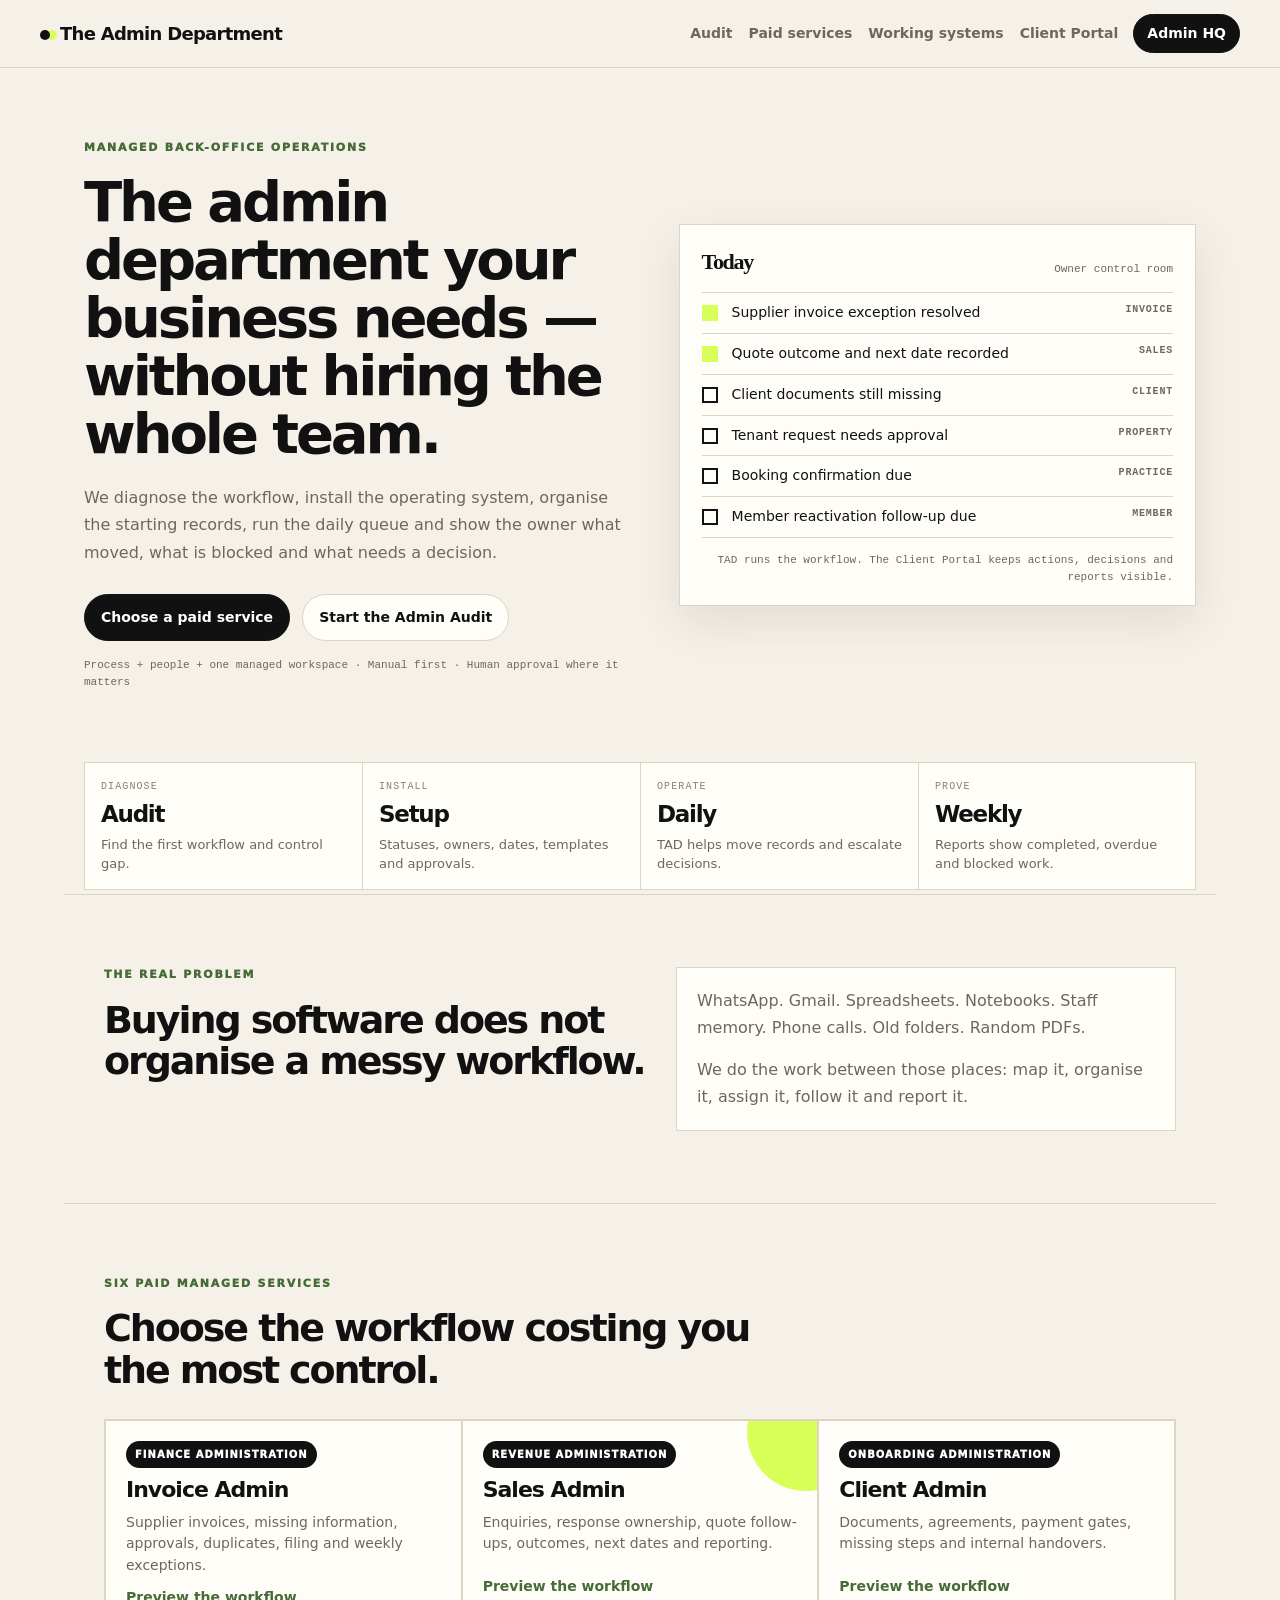
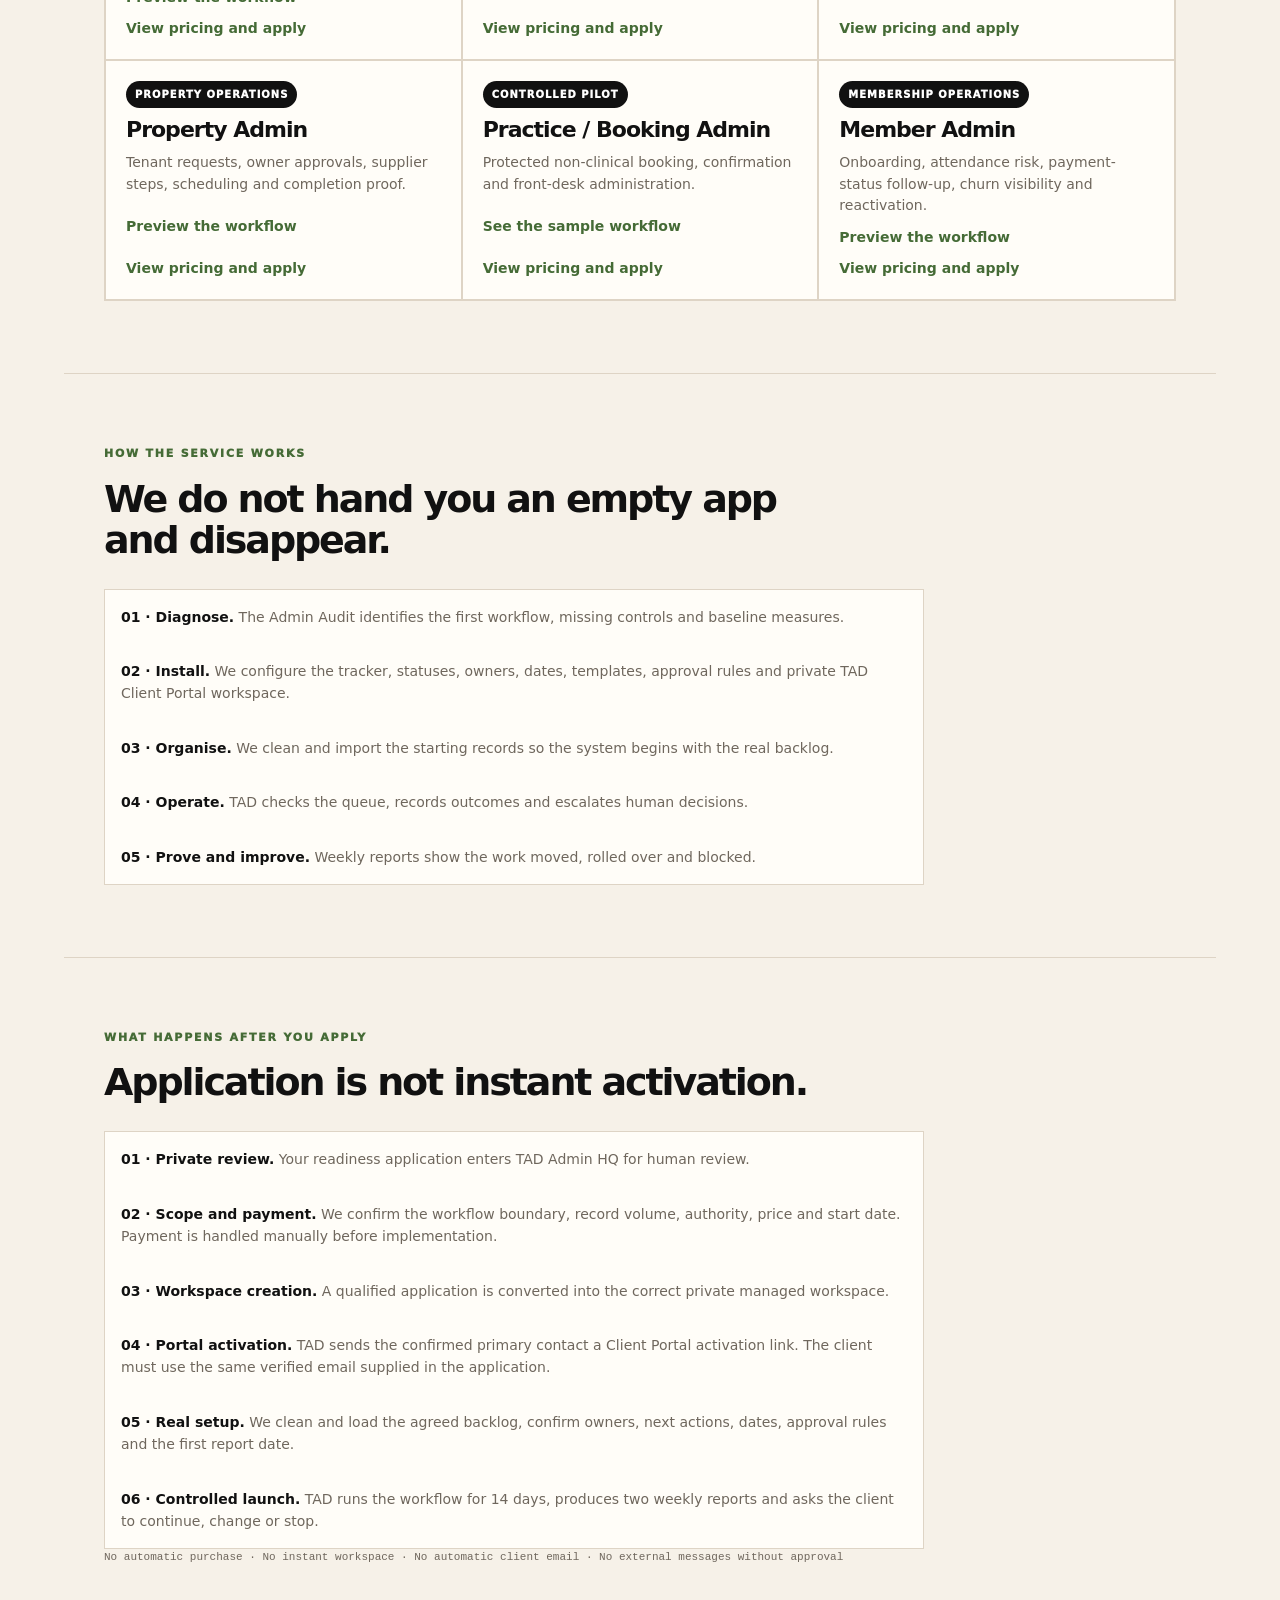
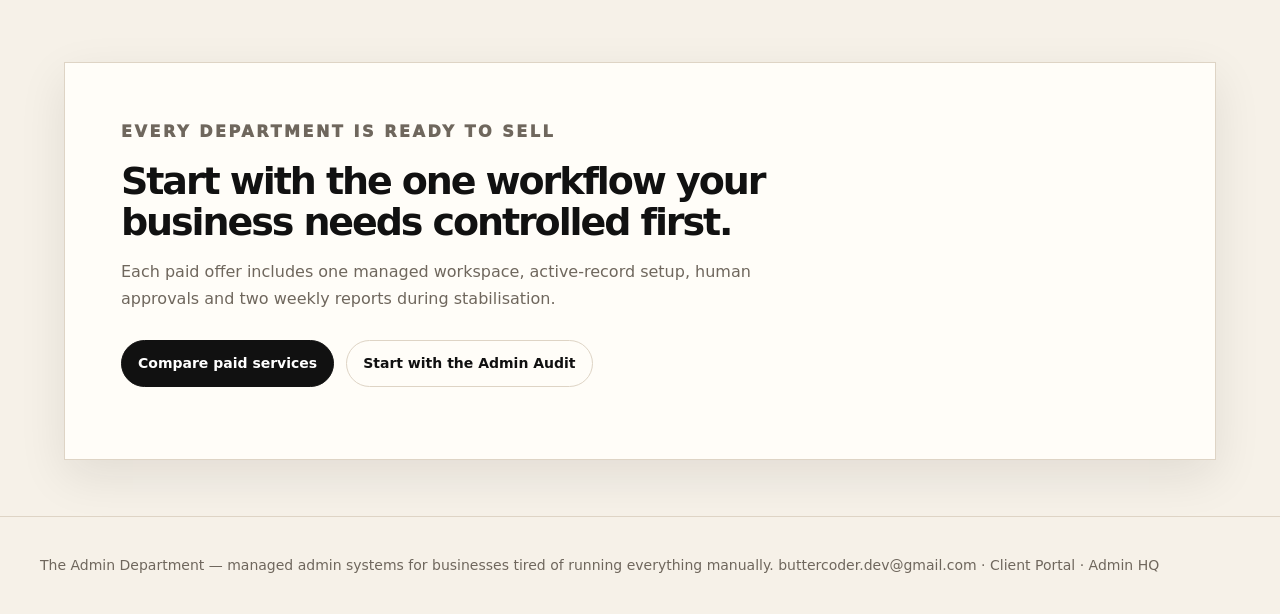
==== commit 172fe1df: "Add complete TAD operating manual and truth audit * Document permanent TAD test strategy  * Add comp" ====
--- a/index.html
+++ b/index.html
@@ -15,8 +15,10 @@
     <section class="problem"><div><p class="eyebrow">The real problem</p><h2>Buying software does not organise a messy workflow.</h2></div><div class="problem-card"><p>WhatsApp. Gmail. Spreadsheets. Notebooks. Staff memory. Phone calls. Old folders. Random PDFs.</p><p>We do the work between those places: map it, organise it, assign it, follow it and report it.</p></div></section>
     <section id="departments" class="departments"><p class="eyebrow">Six paid managed services</p><h2>Choose the workflow costing you the most control.</h2><div class="grid"><article><span>Finance administration</span><h3>Invoice Admin</h3><p>Supplier invoices, missing information, approvals, duplicates, filing and weekly exceptions.</p><a href="app/invoice-admin/?demo=1">Preview the workflow</a><a href="invoice-admin-service.html">View pricing and apply</a></article><article class="featured"><span>Revenue administration</span><h3>Sales Admin</h3><p>Enquiries, response ownership, quote follow-ups, outcomes, next dates and reporting.</p><a href="app/sales-admin/?demo=1">Preview the workflow</a><a href="sales-admin-service.html">View pricing and apply</a></article><article><span>Onboarding administration</span><h3>Client Admin</h3><p>Documents, agreements, payment gates, missing steps and internal handovers.</p><a href="app/client-admin/?demo=1">Preview the workflow</a><a href="client-admin-service.html">View pricing and apply</a></article><article><span>Property operations</span><h3>Property Admin</h3><p>Tenant requests, owner approvals, supplier steps, scheduling and completion proof.</p><a href="app/property-admin/?demo=1">Preview the workflow</a><a href="property-admin-service.html">View pricing and apply</a></article><article><span>Controlled pilot</span><h3>Practice / Booking Admin</h3><p>Protected non-clinical booking, confirmation and front-desk administration.</p><a href="app/practice-admin/?demo=1">See the sample workflow</a><a href="practice-admin-service.html">View pricing and apply</a></article><article><span>Membership operations</span><h3>Member Admin</h3><p>Onboarding, attendance risk, payment-status follow-up, churn visibility and reactivation.</p><a href="app/member-admin/?demo=1">Preview the workflow</a><a href="member-admin-service.html">View pricing and apply</a></article></div></section>
     <section id="how" class="how"><p class="eyebrow">How the service works</p><h2>We do not hand you an empty app and disappear.</h2><ol><li><strong>01 · Diagnose.</strong> The Admin Audit identifies the first workflow, missing controls and baseline measures.</li><li><strong>02 · Install.</strong> We configure the tracker, statuses, owners, dates, templates, approval rules and private TAD Client Portal workspace.</li><li><strong>03 · Organise.</strong> We clean and import the starting records so the system begins with the real backlog.</li><li><strong>04 · Operate.</strong> TAD checks the queue, records outcomes and escalates human decisions.</li><li><strong>05 · Prove and improve.</strong> Weekly reports show the work moved, rolled over and blocked.</li></ol></section>
+    <section class="how"><p class="eyebrow">What happens after you apply</p><h2>Application is not instant activation.</h2><ol><li><strong>01 · Private review.</strong> Your readiness application enters TAD Admin HQ for human review.</li><li><strong>02 · Scope and payment.</strong> We confirm the workflow boundary, record volume, authority, price and start date. Payment is handled manually before implementation.</li><li><strong>03 · Workspace creation.</strong> A qualified application is converted into the correct private managed workspace.</li><li><strong>04 · Portal activation.</strong> TAD sends the confirmed primary contact a Client Portal activation link. The client must use the same verified email supplied in the application.</li><li><strong>05 · Real setup.</strong> We clean and load the agreed backlog, confirm owners, next actions, dates, approval rules and the first report date.</li><li><strong>06 · Controlled launch.</strong> TAD runs the workflow for 14 days, produces two weekly reports and asks the client to continue, change or stop.</li></ol><p class="trust">No automatic purchase · No instant workspace · No automatic client email · No external messages without approval</p></section>
     <section id="audit" class="cta"><p class="eyebrow">Every department is ready to sell</p><h2>Start with the one workflow your business needs controlled first.</h2><p>Each paid offer includes one managed workspace, active-record setup, human approvals and two weekly reports during stabilisation.</p><div class="hero-actions"><a class="button primary" href="#departments">Compare paid services</a><a class="button secondary" href="admin-audit.html">Start with the Admin Audit</a></div></section>
   </main>
   <footer><p>The Admin Department — managed admin systems for businesses tired of running everything manually. <a href="mailto:buttercoder.dev@gmail.com">buttercoder.dev@gmail.com</a> · <a href="portal/">Client Portal</a> · <a href="ops/">Admin HQ</a></p></footer>
+  <!-- Legacy regression marker only; not rendered: TAD runs the workflow. DueToday keeps the actions visible. -->
 </body>
 </html>
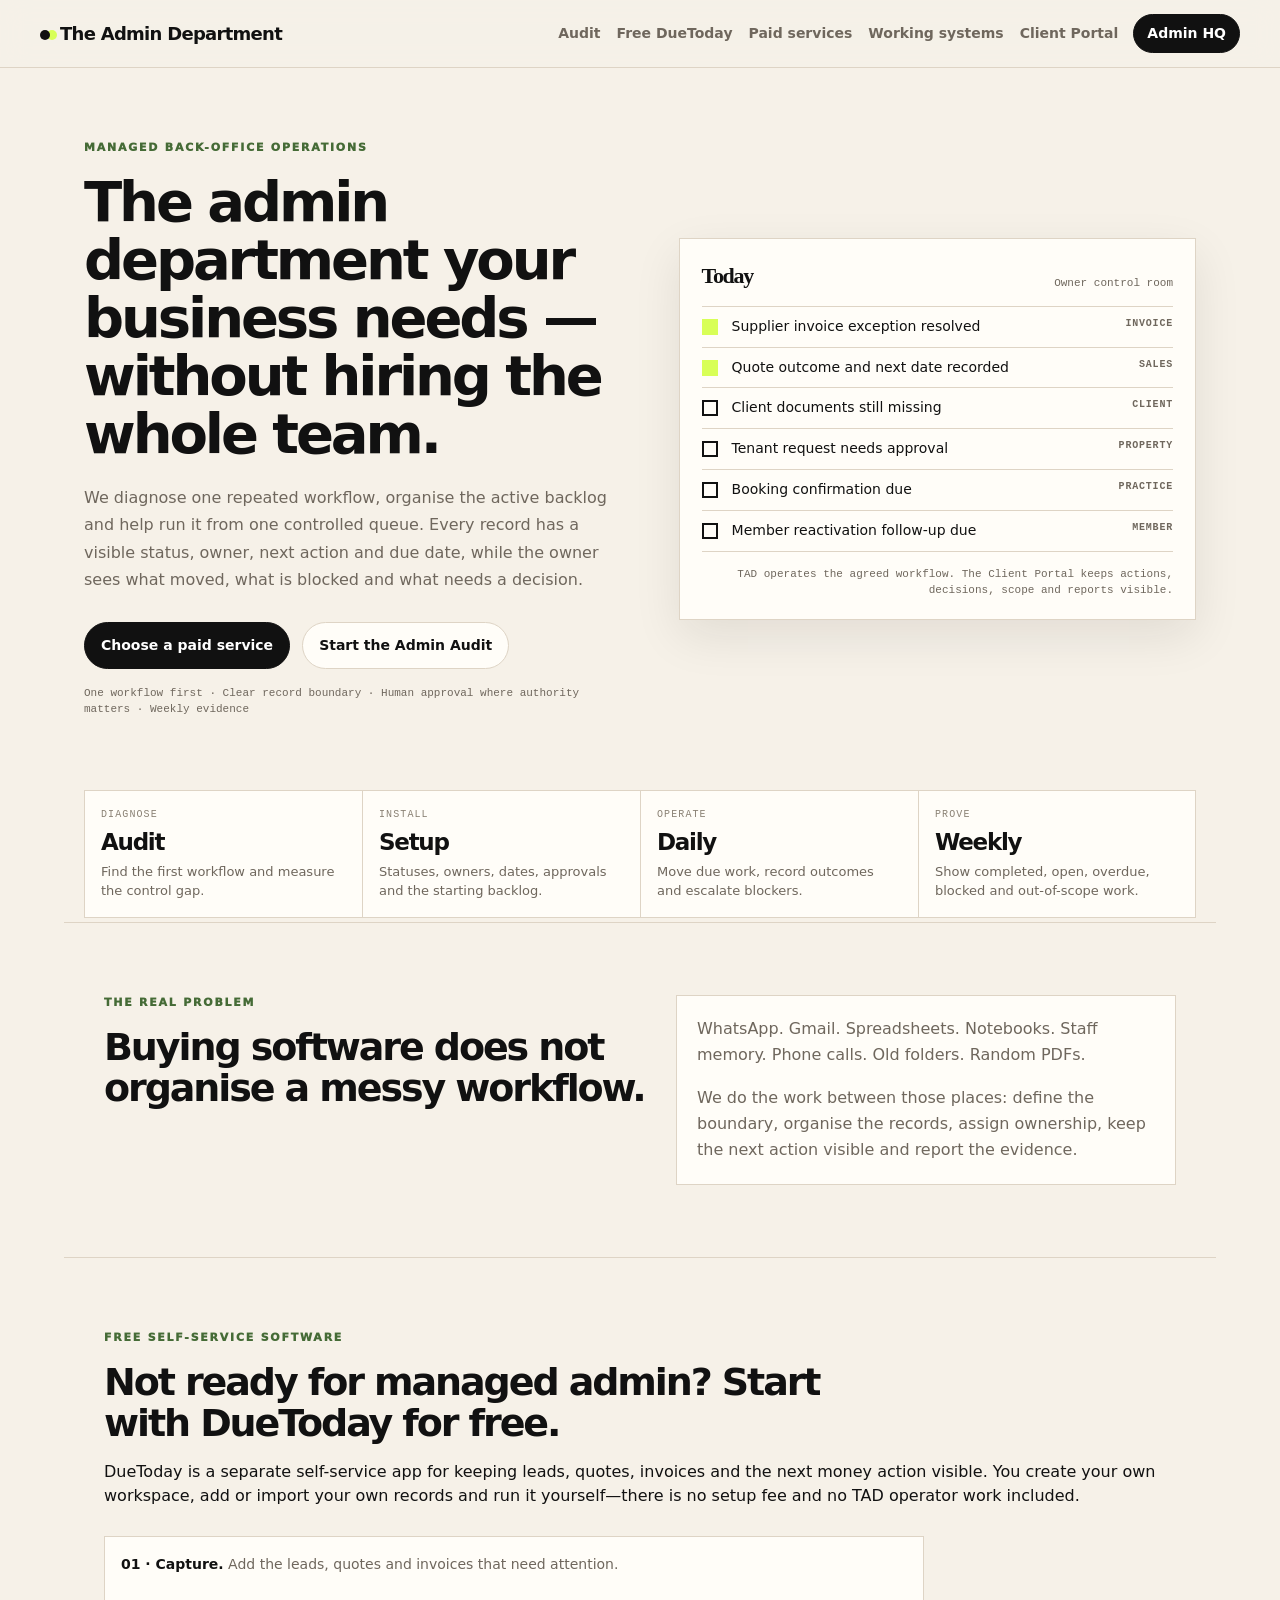
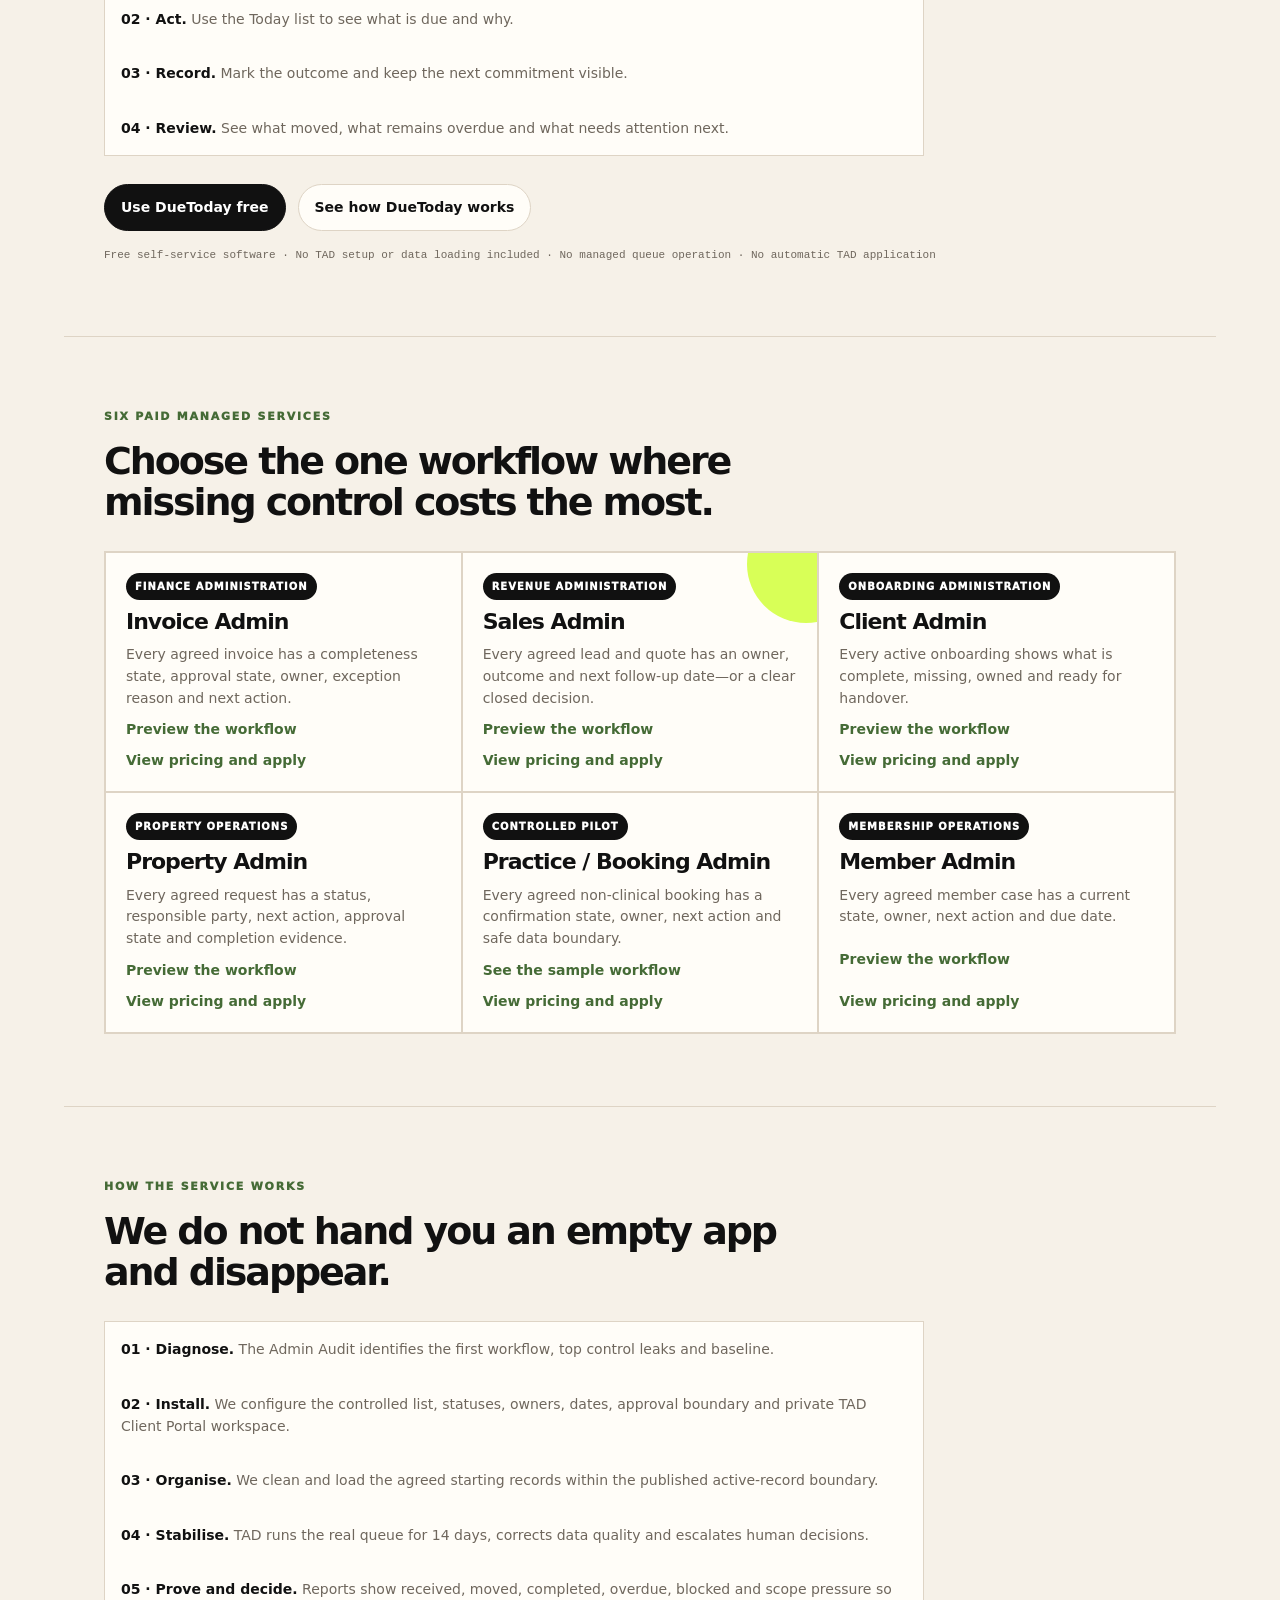
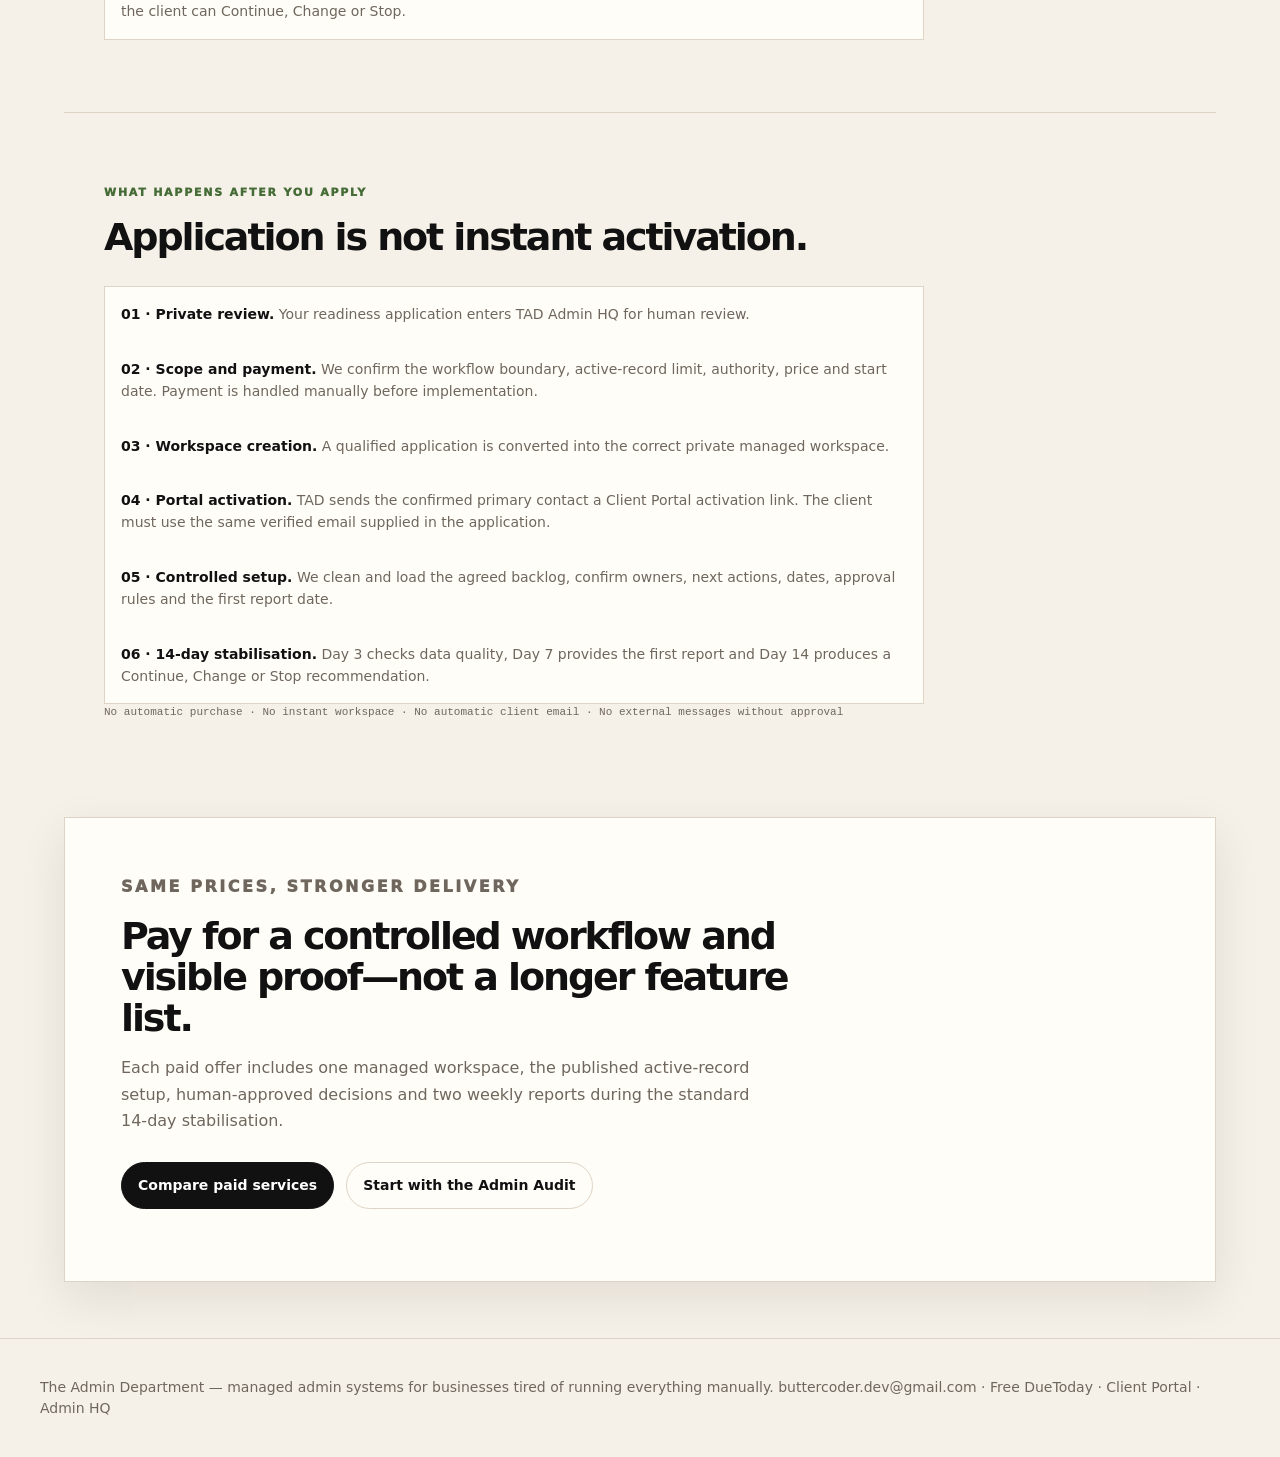
==== commit 2438ec8a: "Preserve explicit TAD Client Portal wording" ====
--- a/index.html
+++ b/index.html
@@ -4,21 +4,22 @@
   <meta charset="utf-8" />
   <meta name="viewport" content="width=device-width, initial-scale=1, viewport-fit=cover" />
   <title>The Admin Department</title>
-  <meta name="description" content="A managed admin service that designs, installs and helps run six practical business workflows." />
+  <meta name="description" content="A managed admin service that installs and operates six controlled business workflows with clear owners, next actions, approvals and weekly proof." />
   <link rel="stylesheet" href="styles.css" />
 </head>
 <body>
-  <header class="site-header"><a class="logo" href="index.html">The Admin Department</a><nav><a href="admin-audit.html">Audit</a><a href="#departments">Paid services</a><a href="admin-systems.html">Working systems</a><a href="portal/">Client Portal</a><a class="nav-cta" href="ops/">Admin HQ</a></nav></header>
+  <header class="site-header"><a class="logo" href="index.html">The Admin Department</a><nav><a href="admin-audit.html">Audit</a><a href="#free-software">Free DueToday</a><a href="#departments">Paid services</a><a href="admin-systems.html">Working systems</a><a href="portal/">Client Portal</a><a class="nav-cta" href="ops/">Admin HQ</a></nav></header>
   <main>
-    <section class="hero"><div class="hero-copy-wrap"><p class="eyebrow">Managed back-office operations</p><h1>The admin department your business needs — without hiring the whole team.</h1><p class="hero-copy">We diagnose the workflow, install the operating system, organise the starting records, run the daily queue and show the owner what moved, what is blocked and what needs a decision.</p><div class="hero-actions"><a class="button primary" href="#departments">Choose a paid service</a><a class="button secondary" href="admin-audit.html">Start the Admin Audit</a></div><p class="trust">Process + people + one managed workspace · Manual first · Human approval where it matters</p></div><aside class="today-card" aria-label="Managed operations preview"><div class="card-head"><span class="stamp">Today</span><span class="date">Owner control room</span></div><ul class="ruled"><li><span class="check done"></span><span>Supplier invoice exception resolved</span><strong>Invoice</strong></li><li><span class="check done"></span><span>Quote outcome and next date recorded</span><strong>Sales</strong></li><li><span class="check"></span><span>Client documents still missing</span><strong>Client</strong></li><li><span class="check"></span><span>Tenant request needs approval</span><strong>Property</strong></li><li><span class="check"></span><span>Booking confirmation due</span><strong>Practice</strong></li><li><span class="check"></span><span>Member reactivation follow-up due</span><strong>Member</strong></li></ul><p class="card-note">TAD runs the workflow. The Client Portal keeps actions, decisions and reports visible.</p></aside></section>
-    <section class="proof-strip" aria-label="Managed service outcomes"><article><span>Diagnose</span><strong>Audit</strong><p>Find the first workflow and control gap.</p></article><article><span>Install</span><strong>Setup</strong><p>Statuses, owners, dates, templates and approvals.</p></article><article><span>Operate</span><strong>Daily</strong><p>TAD helps move records and escalate decisions.</p></article><article><span>Prove</span><strong>Weekly</strong><p>Reports show completed, overdue and blocked work.</p></article></section>
-    <section class="problem"><div><p class="eyebrow">The real problem</p><h2>Buying software does not organise a messy workflow.</h2></div><div class="problem-card"><p>WhatsApp. Gmail. Spreadsheets. Notebooks. Staff memory. Phone calls. Old folders. Random PDFs.</p><p>We do the work between those places: map it, organise it, assign it, follow it and report it.</p></div></section>
-    <section id="departments" class="departments"><p class="eyebrow">Six paid managed services</p><h2>Choose the workflow costing you the most control.</h2><div class="grid"><article><span>Finance administration</span><h3>Invoice Admin</h3><p>Supplier invoices, missing information, approvals, duplicates, filing and weekly exceptions.</p><a href="app/invoice-admin/?demo=1">Preview the workflow</a><a href="invoice-admin-service.html">View pricing and apply</a></article><article class="featured"><span>Revenue administration</span><h3>Sales Admin</h3><p>Enquiries, response ownership, quote follow-ups, outcomes, next dates and reporting.</p><a href="app/sales-admin/?demo=1">Preview the workflow</a><a href="sales-admin-service.html">View pricing and apply</a></article><article><span>Onboarding administration</span><h3>Client Admin</h3><p>Documents, agreements, payment gates, missing steps and internal handovers.</p><a href="app/client-admin/?demo=1">Preview the workflow</a><a href="client-admin-service.html">View pricing and apply</a></article><article><span>Property operations</span><h3>Property Admin</h3><p>Tenant requests, owner approvals, supplier steps, scheduling and completion proof.</p><a href="app/property-admin/?demo=1">Preview the workflow</a><a href="property-admin-service.html">View pricing and apply</a></article><article><span>Controlled pilot</span><h3>Practice / Booking Admin</h3><p>Protected non-clinical booking, confirmation and front-desk administration.</p><a href="app/practice-admin/?demo=1">See the sample workflow</a><a href="practice-admin-service.html">View pricing and apply</a></article><article><span>Membership operations</span><h3>Member Admin</h3><p>Onboarding, attendance risk, payment-status follow-up, churn visibility and reactivation.</p><a href="app/member-admin/?demo=1">Preview the workflow</a><a href="member-admin-service.html">View pricing and apply</a></article></div></section>
-    <section id="how" class="how"><p class="eyebrow">How the service works</p><h2>We do not hand you an empty app and disappear.</h2><ol><li><strong>01 · Diagnose.</strong> The Admin Audit identifies the first workflow, missing controls and baseline measures.</li><li><strong>02 · Install.</strong> We configure the tracker, statuses, owners, dates, templates, approval rules and private TAD Client Portal workspace.</li><li><strong>03 · Organise.</strong> We clean and import the starting records so the system begins with the real backlog.</li><li><strong>04 · Operate.</strong> TAD checks the queue, records outcomes and escalates human decisions.</li><li><strong>05 · Prove and improve.</strong> Weekly reports show the work moved, rolled over and blocked.</li></ol></section>
-    <section class="how"><p class="eyebrow">What happens after you apply</p><h2>Application is not instant activation.</h2><ol><li><strong>01 · Private review.</strong> Your readiness application enters TAD Admin HQ for human review.</li><li><strong>02 · Scope and payment.</strong> We confirm the workflow boundary, record volume, authority, price and start date. Payment is handled manually before implementation.</li><li><strong>03 · Workspace creation.</strong> A qualified application is converted into the correct private managed workspace.</li><li><strong>04 · Portal activation.</strong> TAD sends the confirmed primary contact a Client Portal activation link. The client must use the same verified email supplied in the application.</li><li><strong>05 · Real setup.</strong> We clean and load the agreed backlog, confirm owners, next actions, dates, approval rules and the first report date.</li><li><strong>06 · Controlled launch.</strong> TAD runs the workflow for 14 days, produces two weekly reports and asks the client to continue, change or stop.</li></ol><p class="trust">No automatic purchase · No instant workspace · No automatic client email · No external messages without approval</p></section>
-    <section id="audit" class="cta"><p class="eyebrow">Every department is ready to sell</p><h2>Start with the one workflow your business needs controlled first.</h2><p>Each paid offer includes one managed workspace, active-record setup, human approvals and two weekly reports during stabilisation.</p><div class="hero-actions"><a class="button primary" href="#departments">Compare paid services</a><a class="button secondary" href="admin-audit.html">Start with the Admin Audit</a></div></section>
+    <section class="hero"><div class="hero-copy-wrap"><p class="eyebrow">Managed back-office operations</p><h1>The admin department your business needs — without hiring the whole team.</h1><p class="hero-copy">We diagnose one repeated workflow, organise the active backlog and help run it from one controlled queue. Every record has a visible status, owner, next action and due date, while the owner sees what moved, what is blocked and what needs a decision.</p><div class="hero-actions"><a class="button primary" href="#departments">Choose a paid service</a><a class="button secondary" href="admin-audit.html">Start the Admin Audit</a></div><p class="trust">One workflow first · Clear record boundary · Human approval where authority matters · Weekly evidence</p></div><aside class="today-card" aria-label="Managed operations preview"><div class="card-head"><span class="stamp">Today</span><span class="date">Owner control room</span></div><ul class="ruled"><li><span class="check done"></span><span>Supplier invoice exception resolved</span><strong>Invoice</strong></li><li><span class="check done"></span><span>Quote outcome and next date recorded</span><strong>Sales</strong></li><li><span class="check"></span><span>Client documents still missing</span><strong>Client</strong></li><li><span class="check"></span><span>Tenant request needs approval</span><strong>Property</strong></li><li><span class="check"></span><span>Booking confirmation due</span><strong>Practice</strong></li><li><span class="check"></span><span>Member reactivation follow-up due</span><strong>Member</strong></li></ul><p class="card-note">TAD operates the agreed workflow. The Client Portal keeps actions, decisions, scope and reports visible.</p></aside></section>
+    <section class="proof-strip" aria-label="Managed service outcomes"><article><span>Diagnose</span><strong>Audit</strong><p>Find the first workflow and measure the control gap.</p></article><article><span>Install</span><strong>Setup</strong><p>Statuses, owners, dates, approvals and the starting backlog.</p></article><article><span>Operate</span><strong>Daily</strong><p>Move due work, record outcomes and escalate blockers.</p></article><article><span>Prove</span><strong>Weekly</strong><p>Show completed, open, overdue, blocked and out-of-scope work.</p></article></section>
+    <section class="problem"><div><p class="eyebrow">The real problem</p><h2>Buying software does not organise a messy workflow.</h2></div><div class="problem-card"><p>WhatsApp. Gmail. Spreadsheets. Notebooks. Staff memory. Phone calls. Old folders. Random PDFs.</p><p>We do the work between those places: define the boundary, organise the records, assign ownership, keep the next action visible and report the evidence.</p></div></section>
+    <section id="free-software" class="how"><p class="eyebrow">Free self-service software</p><h2>Not ready for managed admin? Start with DueToday for free.</h2><p>DueToday is a separate self-service app for keeping leads, quotes, invoices and the next money action visible. You create your own workspace, add or import your own records and run it yourself—there is no setup fee and no TAD operator work included.</p><ol><li><strong>01 · Capture.</strong> Add the leads, quotes and invoices that need attention.</li><li><strong>02 · Act.</strong> Use the Today list to see what is due and why.</li><li><strong>03 · Record.</strong> Mark the outcome and keep the next commitment visible.</li><li><strong>04 · Review.</strong> See what moved, what remains overdue and what needs attention next.</li></ol><div class="hero-actions"><a class="button primary" href="https://due-today-six.vercel.app/signup">Use DueToday free</a><a class="button secondary" href="https://due-today-six.vercel.app">See how DueToday works</a></div><p class="trust">Free self-service software · No TAD setup or data loading included · No managed queue operation · No automatic TAD application</p></section>
+    <section id="departments" class="departments"><p class="eyebrow">Six paid managed services</p><h2>Choose the one workflow where missing control costs the most.</h2><div class="grid"><article><span>Finance administration</span><h3>Invoice Admin</h3><p>Every agreed invoice has a completeness state, approval state, owner, exception reason and next action.</p><a href="app/invoice-admin/?demo=1">Preview the workflow</a><a href="invoice-admin-service.html">View pricing and apply</a></article><article class="featured"><span>Revenue administration</span><h3>Sales Admin</h3><p>Every agreed lead and quote has an owner, outcome and next follow-up date—or a clear closed decision.</p><a href="app/sales-admin/?demo=1">Preview the workflow</a><a href="sales-admin-service.html">View pricing and apply</a></article><article><span>Onboarding administration</span><h3>Client Admin</h3><p>Every active onboarding shows what is complete, missing, owned and ready for handover.</p><a href="app/client-admin/?demo=1">Preview the workflow</a><a href="client-admin-service.html">View pricing and apply</a></article><article><span>Property operations</span><h3>Property Admin</h3><p>Every agreed request has a status, responsible party, next action, approval state and completion evidence.</p><a href="app/property-admin/?demo=1">Preview the workflow</a><a href="property-admin-service.html">View pricing and apply</a></article><article><span>Controlled pilot</span><h3>Practice / Booking Admin</h3><p>Every agreed non-clinical booking has a confirmation state, owner, next action and safe data boundary.</p><a href="app/practice-admin/?demo=1">See the sample workflow</a><a href="practice-admin-service.html">View pricing and apply</a></article><article><span>Membership operations</span><h3>Member Admin</h3><p>Every agreed member case has a current state, owner, next action and due date.</p><a href="app/member-admin/?demo=1">Preview the workflow</a><a href="member-admin-service.html">View pricing and apply</a></article></div></section>
+    <section id="how" class="how"><p class="eyebrow">How the service works</p><h2>We do not hand you an empty app and disappear.</h2><ol><li><strong>01 · Diagnose.</strong> The Admin Audit identifies the first workflow, top control leaks and baseline.</li><li><strong>02 · Install.</strong> We configure the controlled list, statuses, owners, dates, approval boundary and private TAD Client Portal workspace.</li><li><strong>03 · Organise.</strong> We clean and load the agreed starting records within the published active-record boundary.</li><li><strong>04 · Stabilise.</strong> TAD runs the real queue for 14 days, corrects data quality and escalates human decisions.</li><li><strong>05 · Prove and decide.</strong> Reports show received, moved, completed, overdue, blocked and scope pressure so the client can Continue, Change or Stop.</li></ol></section>
+    <section class="how"><p class="eyebrow">What happens after you apply</p><h2>Application is not instant activation.</h2><ol><li><strong>01 · Private review.</strong> Your readiness application enters TAD Admin HQ for human review.</li><li><strong>02 · Scope and payment.</strong> We confirm the workflow boundary, active-record limit, authority, price and start date. Payment is handled manually before implementation.</li><li><strong>03 · Workspace creation.</strong> A qualified application is converted into the correct private managed workspace.</li><li><strong>04 · Portal activation.</strong> TAD sends the confirmed primary contact a Client Portal activation link. The client must use the same verified email supplied in the application.</li><li><strong>05 · Controlled setup.</strong> We clean and load the agreed backlog, confirm owners, next actions, dates, approval rules and the first report date.</li><li><strong>06 · 14-day stabilisation.</strong> Day 3 checks data quality, Day 7 provides the first report and Day 14 produces a Continue, Change or Stop recommendation.</li></ol><p class="trust">No automatic purchase · No instant workspace · No automatic client email · No external messages without approval</p></section>
+    <section id="audit" class="cta"><p class="eyebrow">Same prices, stronger delivery</p><h2>Pay for a controlled workflow and visible proof—not a longer feature list.</h2><p>Each paid offer includes one managed workspace, the published active-record setup, human-approved decisions and two weekly reports during the standard 14-day stabilisation.</p><div class="hero-actions"><a class="button primary" href="#departments">Compare paid services</a><a class="button secondary" href="admin-audit.html">Start with the Admin Audit</a></div></section>
   </main>
-  <footer><p>The Admin Department — managed admin systems for businesses tired of running everything manually. <a href="mailto:buttercoder.dev@gmail.com">buttercoder.dev@gmail.com</a> · <a href="portal/">Client Portal</a> · <a href="ops/">Admin HQ</a></p></footer>
+  <footer><p>The Admin Department — managed admin systems for businesses tired of running everything manually. <a href="mailto:buttercoder.dev@gmail.com">buttercoder.dev@gmail.com</a> · <a href="https://due-today-six.vercel.app/signup">Free DueToday</a> · <a href="portal/">Client Portal</a> · <a href="ops/">Admin HQ</a></p></footer>
   <!-- Legacy regression marker only; not rendered: TAD runs the workflow. DueToday keeps the actions visible. -->
 </body>
-</html>
+</html>
